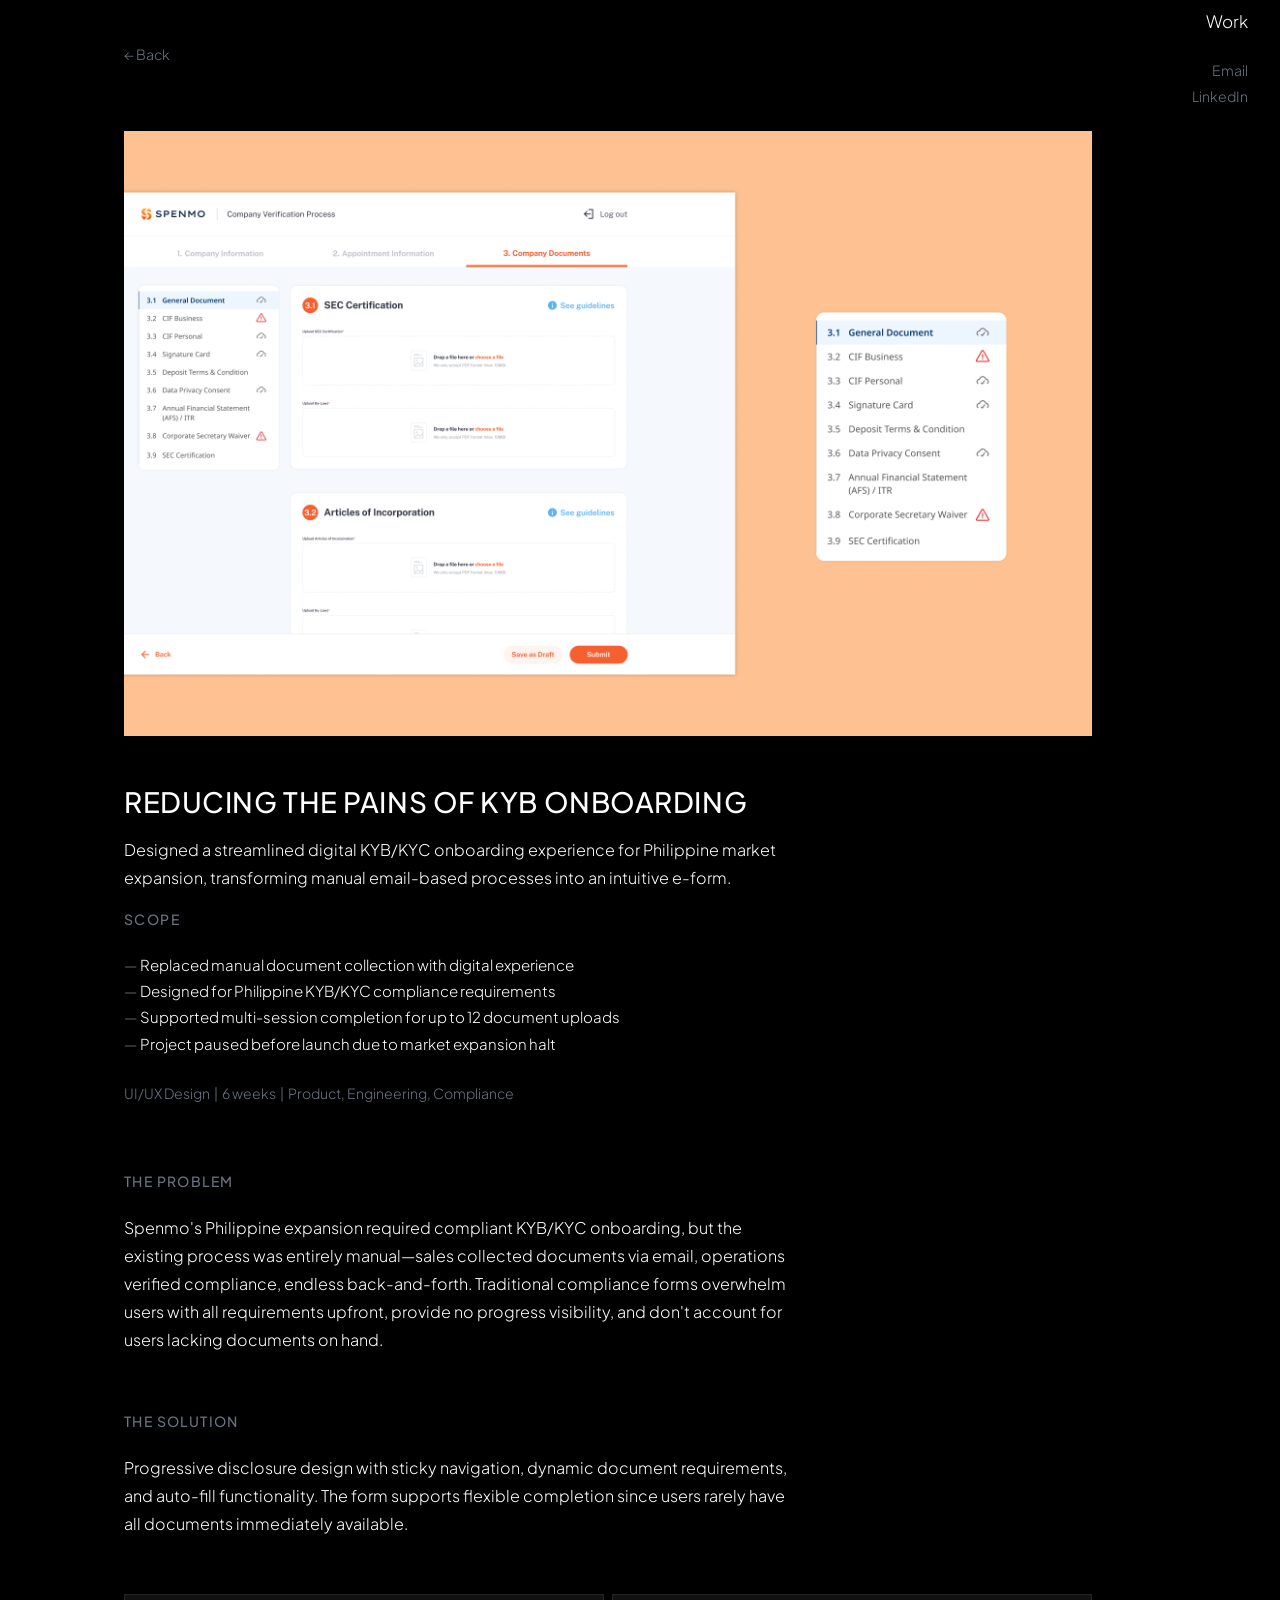
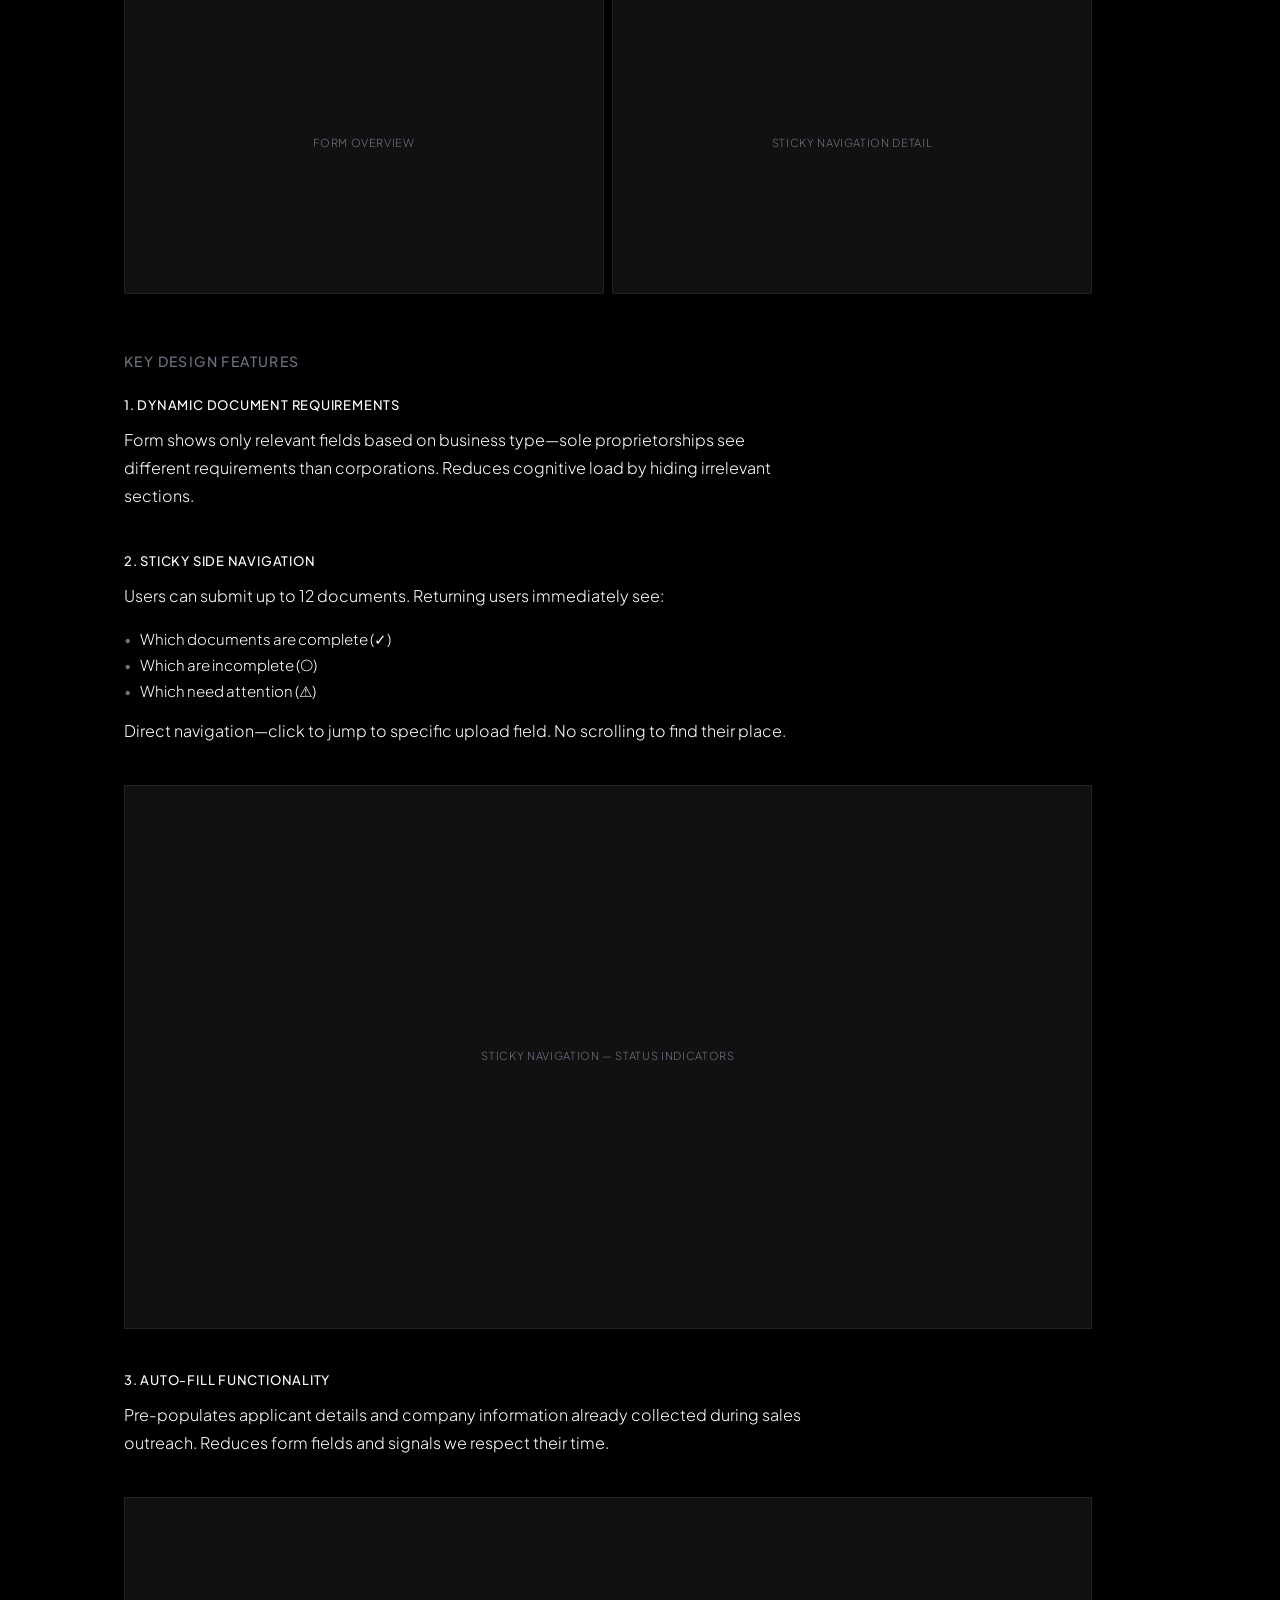
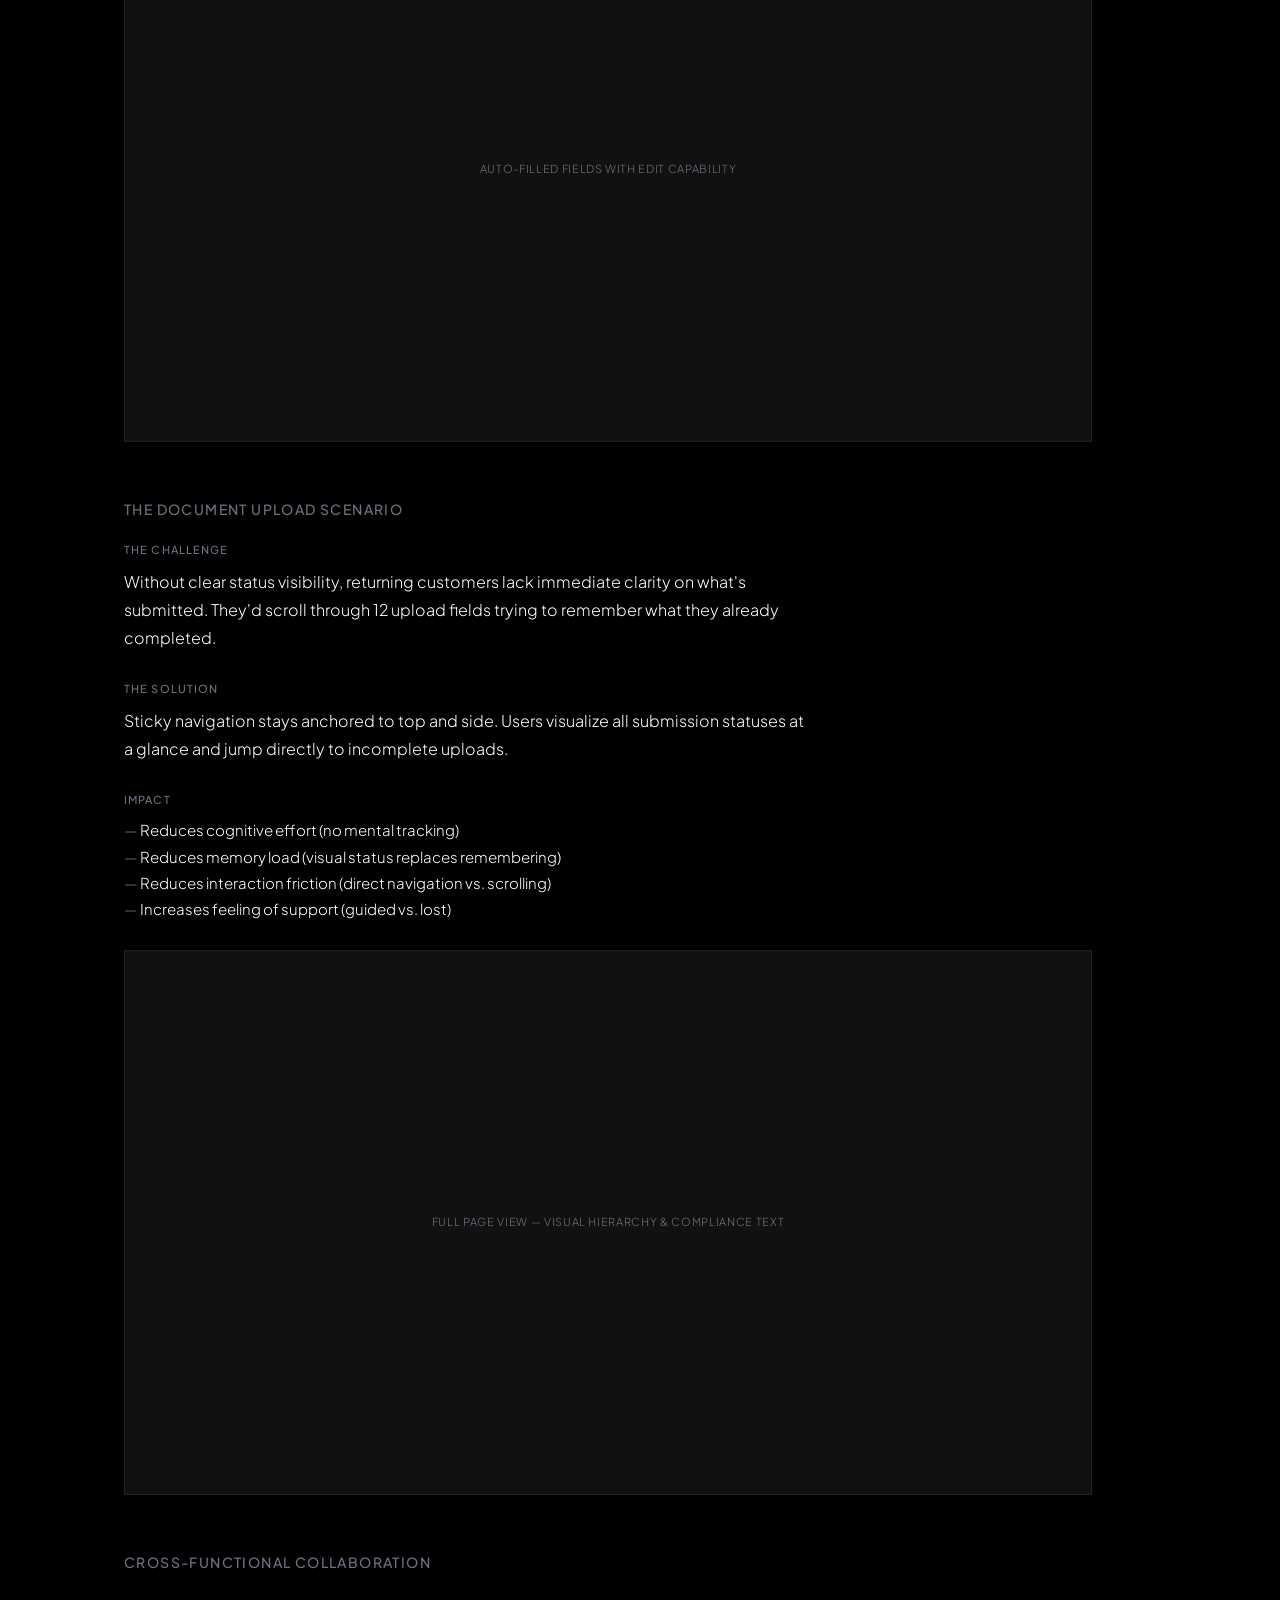
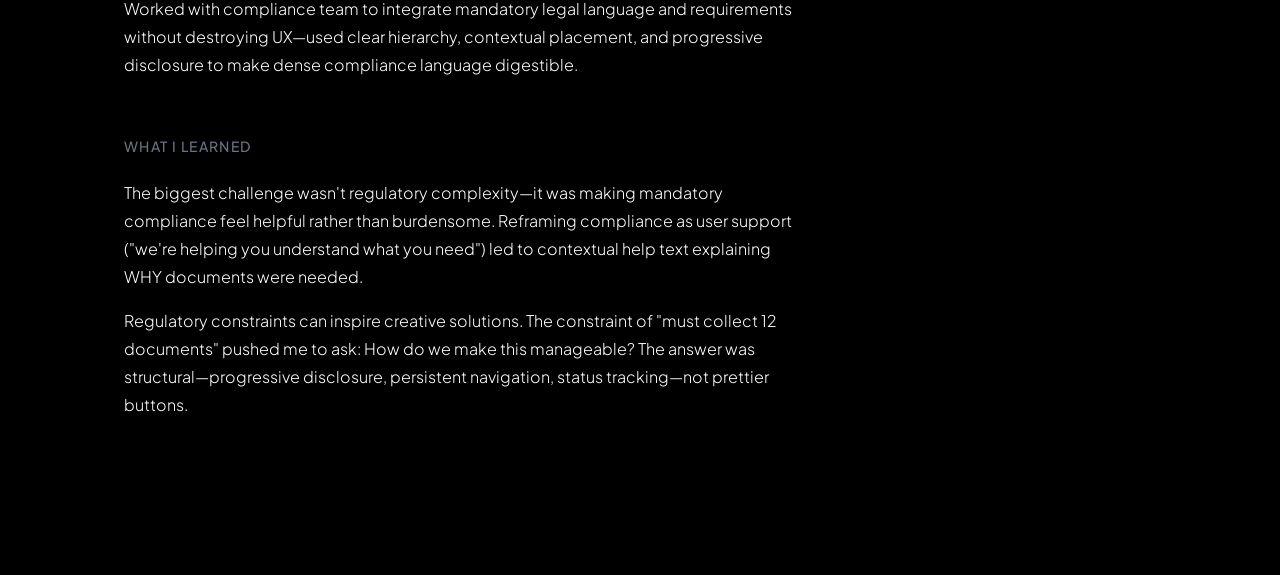
==== project-kyb.html @ bc24a46e "Add three project pages, update homepage, and remove articles - Added project pages for KYB onboardi" ====
<!DOCTYPE html>
<html lang="en">

<head>
  <meta charset="UTF-8" />
  <meta name="viewport" content="width=device-width, initial-scale=1.0" />
  <title>KYB Onboarding — Danny Lim</title>
  <link rel="preconnect" href="https://fonts.googleapis.com" />
  <link rel="preconnect" href="https://fonts.gstatic.com" crossorigin />
  <link
    href="https://fonts.googleapis.com/css2?family=Instrument+Serif:ital@1&family=Plus+Jakarta+Sans:wght@300;400;500&display=swap"
    rel="stylesheet" />
  <link rel="stylesheet" href="style.css" />
</head>

<body>

  <!-- MOBILE TOP NAV -->
  <header class="mobile-header">
    <nav class="mobile-nav">
      <a href="index.html#work">Work</a>
    </nav>
    <div class="mobile-social">
      <a href="mailto:hello@dannylim.com">Email</a>
      /
      <a href="https://www.linkedin.com/in/danny-lim-559282153/">LinkedIn</a>
    </div>
  </header>

  <!-- FIXED RIGHT SIDEBAR (desktop) -->
  <aside class="sidebar">
    <nav class="sidebar-nav">
      <a href="index.html#work">Work</a>
    </nav>
    <div class="sidebar-social">
      <a href="mailto:hello@dannylim.com">Email</a>
      <a href="https://www.linkedin.com/in/danny-lim-559282153/">LinkedIn</a>
    </div>
  </aside>

  <!-- MAIN -->
  <main class="main">

    <a href="index.html" class="back-link">← Back</a>

    <!-- HERO IMAGE -->
    <div class="entry-images" style="margin-bottom: 48px;">
      <img src="portfolio images/Spenmo_KYB.png" alt="Onboarding KYB/KYC" />
    </div>

    <!-- PROJECT HEADER -->
    <h1 class="project-title">REDUCING THE PAINS OF KYB ONBOARDING</h1>
    <p class="entry-desc">
      Designed a streamlined digital KYB/KYC onboarding experience for Philippine market expansion, transforming
      manual email-based processes into an intuitive e-form.
    </p>

    <!-- SCOPE -->
    <section class="project-section">
      <h2 class="section-label">Scope</h2>
      <ul class="scope-list">
        <li>Replaced manual document collection with digital experience</li>
        <li>Designed for Philippine KYB/KYC compliance requirements</li>
        <li>Supported multi-session completion for up to 12 document uploads</li>
        <li>Project paused before launch due to market expansion halt</li>
      </ul>

      <p class="project-meta">
        UI/UX Design &nbsp;|&nbsp; 6 weeks &nbsp;|&nbsp; Product, Engineering, Compliance
      </p>
    </section>

    <!-- THE PROBLEM -->
    <section class="project-section">
      <h2 class="section-label">The Problem</h2>
      <p class="entry-desc">
        Spenmo's Philippine expansion required compliant KYB/KYC onboarding, but the existing process was entirely
        manual—sales collected documents via email, operations verified compliance, endless back-and-forth. Traditional
        compliance forms overwhelm users with all requirements upfront, provide no progress visibility, and don't
        account for users lacking documents on hand.
      </p>
    </section>

    <!-- THE SOLUTION -->
    <section class="project-section">
      <h2 class="section-label">The Solution</h2>
      <p class="entry-desc">
        Progressive disclosure design with sticky navigation, dynamic document requirements, and auto-fill
        functionality. The form supports flexible completion since users rarely have all documents immediately
        available.
      </p>
    </section>

    <!-- SPLIT IMAGE -->
    <div class="entry-images two-col" style="margin-bottom: 56px;">
      <div class="img-placeholder"><span>Form Overview</span></div>
      <div class="img-placeholder"><span>Sticky Navigation Detail</span></div>
    </div>

    <!-- KEY DESIGN FEATURES -->
    <section class="project-section">
      <h2 class="section-label">Key Design Features</h2>

      <div class="project-feature">
        <p class="feature-title">1. Dynamic Document Requirements</p>
        <p class="entry-desc">
          Form shows only relevant fields based on business type—sole proprietorships see different requirements than
          corporations. Reduces cognitive load by hiding irrelevant sections.
        </p>
      </div>

      <div class="project-feature">
        <p class="feature-title">2. Sticky Side Navigation</p>
        <p class="entry-desc">
          Users can submit up to 12 documents. Returning users immediately see:
        </p>
        <ul class="feature-list">
          <li>Which documents are complete (✓)</li>
          <li>Which are incomplete (○)</li>
          <li>Which need attention (⚠)</li>
        </ul>
        <p class="entry-desc" style="margin-top: 12px;">
          Direct navigation—click to jump to specific upload field. No scrolling to find their place.
        </p>
      </div>

      <div class="entry-images" style="margin-bottom: 40px;">
        <div class="img-placeholder full"><span>Sticky Navigation — Status Indicators</span></div>
      </div>

      <div class="project-feature">
        <p class="feature-title">3. Auto-Fill Functionality</p>
        <p class="entry-desc">
          Pre-populates applicant details and company information already collected during sales outreach. Reduces form
          fields and signals we respect their time.
        </p>
      </div>

      <div class="entry-images">
        <div class="img-placeholder full"><span>Auto-Filled Fields with Edit Capability</span></div>
      </div>
    </section>

    <!-- DOCUMENT UPLOAD SCENARIO -->
    <section class="project-section">
      <h2 class="section-label">The Document Upload Scenario</h2>

      <div class="scenario-sub">
        <p class="scenario-sub-title">The Challenge</p>
        <p class="entry-desc">
          Without clear status visibility, returning customers lack immediate clarity on what's submitted. They'd scroll
          through 12 upload fields trying to remember what they already completed.
        </p>
      </div>

      <div class="scenario-sub">
        <p class="scenario-sub-title">The Solution</p>
        <p class="entry-desc">
          Sticky navigation stays anchored to top and side. Users visualize all submission statuses at a glance and
          jump directly to incomplete uploads.
        </p>
      </div>

      <div class="scenario-sub">
        <p class="scenario-sub-title">Impact</p>
        <ul class="impact-list">
          <li>Reduces cognitive effort (no mental tracking)</li>
          <li>Reduces memory load (visual status replaces remembering)</li>
          <li>Reduces interaction friction (direct navigation vs. scrolling)</li>
          <li>Increases feeling of support (guided vs. lost)</li>
        </ul>
      </div>

      <div class="entry-images">
        <div class="img-placeholder full"><span>Full Page View — Visual Hierarchy & Compliance Text</span></div>
      </div>
    </section>

    <!-- CROSS-FUNCTIONAL COLLABORATION -->
    <section class="project-section">
      <h2 class="section-label">Cross-Functional Collaboration</h2>
      <p class="entry-desc">
        Worked with compliance team to integrate mandatory legal language and requirements without destroying UX—used
        clear hierarchy, contextual placement, and progressive disclosure to make dense compliance language digestible.
      </p>
    </section>

    <!-- WHAT I LEARNED -->
    <section class="project-section">
      <h2 class="section-label">What I Learned</h2>
      <p class="entry-desc">
        The biggest challenge wasn't regulatory complexity—it was making mandatory compliance feel helpful rather than
        burdensome. Reframing compliance as user support ("we're helping you understand what you need") led to
        contextual help text explaining WHY documents were needed.
      </p>
      <p class="entry-desc">
        Regulatory constraints can inspire creative solutions. The constraint of "must collect 12 documents" pushed me
        to ask: How do we make this manageable? The answer was structural—progressive disclosure, persistent navigation,
        status tracking—not prettier buttons.
      </p>
    </section>

  </main>

  <script src="script.js"></script>
</body>

</html>
---- style.css ----
/* ===========================
   RESET & BASE
=========================== */
*,
*::before,
*::after {
  box-sizing: border-box;
  margin: 0;
  padding: 0;
}

:root {
  --bg: #000;
  --text: #fff;
  --muted: #6b7280;
  --font-serif: 'Instrument Serif', Georgia, serif;
  --font-sans: 'Plus Jakarta Sans', system-ui, sans-serif;
}

html {
  scroll-behavior: smooth;
}

body {
  background: var(--bg);
  color: var(--text);
  font-family: var(--font-sans);
  font-weight: 300;
  font-size: 16px;
  line-height: 1.7;
}

a {
  color: inherit;
  text-decoration: none;
}

a:hover {
  text-decoration: underline;
}

/* ===========================
   MOBILE HEADER
=========================== */
.mobile-header {
  display: none;
  padding: 16px 28px 12px;
  margin-bottom: 24px;
}

.mobile-nav {
  display: flex;
  gap: 20px;
  font-size: 16px;
  margin-bottom: 8px;
}

.mobile-social {
  font-size: 14px;
  color: var(--muted);
  display: flex;
  gap: 6px;
  align-items: center;
}

.mobile-social a {
  color: var(--muted);
}

.mobile-social a:hover {
  color: var(--text);
  text-decoration: underline;
}

/* ===========================
   RIGHT SIDEBAR
=========================== */
.sidebar {
  position: fixed;
  top: 8px;
  right: 32px;
  display: flex;
  flex-direction: column;
  align-items: flex-end;
  gap: 24px;
  z-index: 100;
}

.sidebar-nav {
  display: flex;
  flex-direction: column;
  align-items: flex-end;
  gap: 2px;
}

.sidebar-nav a {
  font-size: 17px;
  line-height: 1.6;
}

.sidebar-nav a:hover {
  text-decoration: underline;
}

.sidebar-social {
  display: flex;
  flex-direction: column;
  align-items: flex-end;
  gap: 2px;
}

.sidebar-social a {
  font-size: 14px;
  color: var(--muted);
}

.sidebar-social a:hover {
  color: var(--text);
  text-decoration: underline;
}

/* ===========================
   MAIN CONTENT
=========================== */
.main {
  max-width: 1024px;
  padding: 40px 28px 100px;
  margin: 0;
  margin-left: 7.5%;
}

/* ===========================
   NAME
=========================== */
.name {
  font-family: var(--font-serif);
  font-weight: bold;
  font-style: italic;
  font-size: clamp(72px, 11vw, 120px);
  line-height: 1;
  letter-spacing: -0.02em;
  margin-bottom: 32px;
  color: var(--text);
}

/* ===========================
   BIO
=========================== */
.bio {
  font-size: 20px;
  line-height: 1.75;
  color: var(--text);
  max-width: 900px;
  margin-bottom: 72px;
}

/* ===========================
   ENTRIES (projects, articles)
=========================== */
.entry {
  margin-bottom: 56px;
}

.entry-date {
  color: var(--muted);
  font-size: 15px;
  margin-bottom: 4px;
}

.entry-title {
  font-size: 20px;
  font-weight: 500;
  font-family: var(--font-sans);
  line-height: 1.5;
  margin-bottom: 8px;
}

.entry-title a:hover {
  text-decoration: underline;
}

.entry-body {
  font-size: 18px;
  line-height: 1.75;
  max-width: 600px;
  margin-bottom: 16px;
}

.entry-body a {
  font-weight: 500;
}

.entry-body a:hover {
  text-decoration: underline;
}

.entry-body span {
  color: var(--muted);
}

.entry-desc {
  font-size: 16px;
  color: var(--text);
  line-height: 1.75;
  max-width: 680px;
  margin-bottom: 16px;
}

/* ===========================
   ENTRY IMAGES
=========================== */
.entry-images {
  margin-top: 16px;
}

.entry-images.two-col {
  display: grid;
  grid-template-columns: 1fr 1fr;
  gap: 8px;
}

.img-placeholder {
  background: #111;
  border: 1px solid #222;
  display: flex;
  align-items: center;
  justify-content: center;
  aspect-ratio: 16/10;
  width: 100%;
}

.img-placeholder.full {
  aspect-ratio: 16/9;
}

.img-placeholder.photo-ph {
  aspect-ratio: 1;
}

.img-placeholder span {
  font-size: 11px;
  color: var(--muted);
  letter-spacing: 0.06em;
  text-transform: uppercase;
}

.img-placeholder img,
.entry-images img {
  width: 100%;
  height: 100%;
  object-fit: cover;
  display: block;
}

/* ===========================
   SECTION HEADING
=========================== */
.section-heading {
  font-family: var(--font-sans);
  font-size: 13px;
  font-weight: 500;
  letter-spacing: 0.08em;
  text-transform: uppercase;
  color: var(--muted);
  margin-bottom: 24px;
}

/* ===========================
   CTA LINK
=========================== */
#latest-article {
  margin-bottom: 72px;
}

#latest-article .entry {
  margin-bottom: 12px;
}

.cta-link {
  display: inline-block;
  font-size: 14px;
  font-weight: 500;
  color: var(--text);
  border-bottom: 1px solid var(--text);
  padding-bottom: 2px;
  margin-top: 4px;
}

.cta-link:hover {
  text-decoration: none;
  color: var(--muted);
  border-bottom-color: var(--muted);
}

/* ===========================
   ARTICLE LAYOUT (image left, text right)
=========================== */
.article-entry {
  display: flex;
  gap: 20px;
  align-items: flex-start;
}

.article-image {
  flex: 0 0 140px;
  width: 140px;
}

.article-image .img-placeholder {
  aspect-ratio: 1;
}

.article-text {
  flex: 1;
}

/* ===========================
   PROJECT PAGE
=========================== */
.back-link {
  display: inline-block;
  font-size: 14px;
  color: var(--muted);
  margin-bottom: 48px;
}

.back-link:hover {
  color: var(--text);
  text-decoration: none;
}

.project-title {
  font-family: var(--font-sans);
  font-size: clamp(20px, 3vw, 28px);
  font-weight: 500;
  line-height: 1.3;
  letter-spacing: 0.02em;
  margin-bottom: 16px;
}

.project-meta {
  font-size: 14px;
  color: var(--muted);
  margin-top: 24px;
  margin-bottom: 64px;
  line-height: 1.8;
}

.project-section {
  margin-bottom: 56px;
}

.section-label {
  font-family: var(--font-sans);
  font-size: 14px;
  font-weight: 500;
  letter-spacing: 0.1em;
  text-transform: uppercase;
  color: var(--muted);
  margin-bottom: 20px;
}

.scope-list {
  list-style: none;
  padding: 0;
}

.scope-list li {
  font-size: 15px;
  color: var(--text);
  line-height: 1.75;
  padding-left: 16px;
  position: relative;
}

.scope-list li::before {
  content: '—';
  position: absolute;
  left: 0;
  color: var(--muted);
}

.project-feature {
  margin-bottom: 40px;
}

.feature-title {
  font-size: 13px;
  font-weight: 500;
  letter-spacing: 0.06em;
  text-transform: uppercase;
  margin-bottom: 10px;
}

.feature-list {
  list-style: none;
  padding: 0;
  margin-top: 10px;
}

.feature-list li {
  font-size: 15px;
  color: var(--text);
  line-height: 1.75;
  padding-left: 16px;
  position: relative;
}

.feature-list li::before {
  content: '•';
  position: absolute;
  left: 0;
  color: var(--muted);
}

.scenario-sub {
  margin-bottom: 28px;
}

.scenario-sub-title {
  font-size: 11px;
  font-weight: 500;
  letter-spacing: 0.1em;
  text-transform: uppercase;
  color: var(--muted);
  margin-bottom: 8px;
}

.impact-list {
  list-style: none;
  padding: 0;
}

.impact-list li {
  font-size: 15px;
  color: var(--text);
  line-height: 1.75;
  padding-left: 16px;
  position: relative;
}

.impact-list li::before {
  content: '—';
  position: absolute;
  left: 0;
  color: var(--muted);
}

.project-quote {
  border-left: 2px solid #333;
  padding-left: 20px;
  margin: 24px 0;
  font-size: 15px;
  color: var(--muted);
  line-height: 1.75;
  font-style: italic;
}

.project-quote cite {
  display: block;
  margin-top: 8px;
  font-style: normal;
  font-size: 13px;
  letter-spacing: 0.04em;
}

.workflow-steps {
  font-size: 15px;
  color: var(--muted);
  margin: 12px 0 4px;
  line-height: 1.75;
}

/* ===========================
   RESPONSIVE
=========================== */
@media (max-width: 768px) {
  .sidebar {
    display: none;
  }

  .mobile-header {
    display: block;
  }

  .main {
    margin-left: 0;
    padding: 0 28px 80px;
  }

  .name {
    font-size: clamp(64px, 18vw, 96px);
    margin-bottom: 24px;
  }

  .entry-images.two-col {
    grid-template-columns: 1fr;
  }

  .article-entry {
    flex-direction: column;
  }

  .article-image {
    width: 100%;
    flex: none;
  }
}
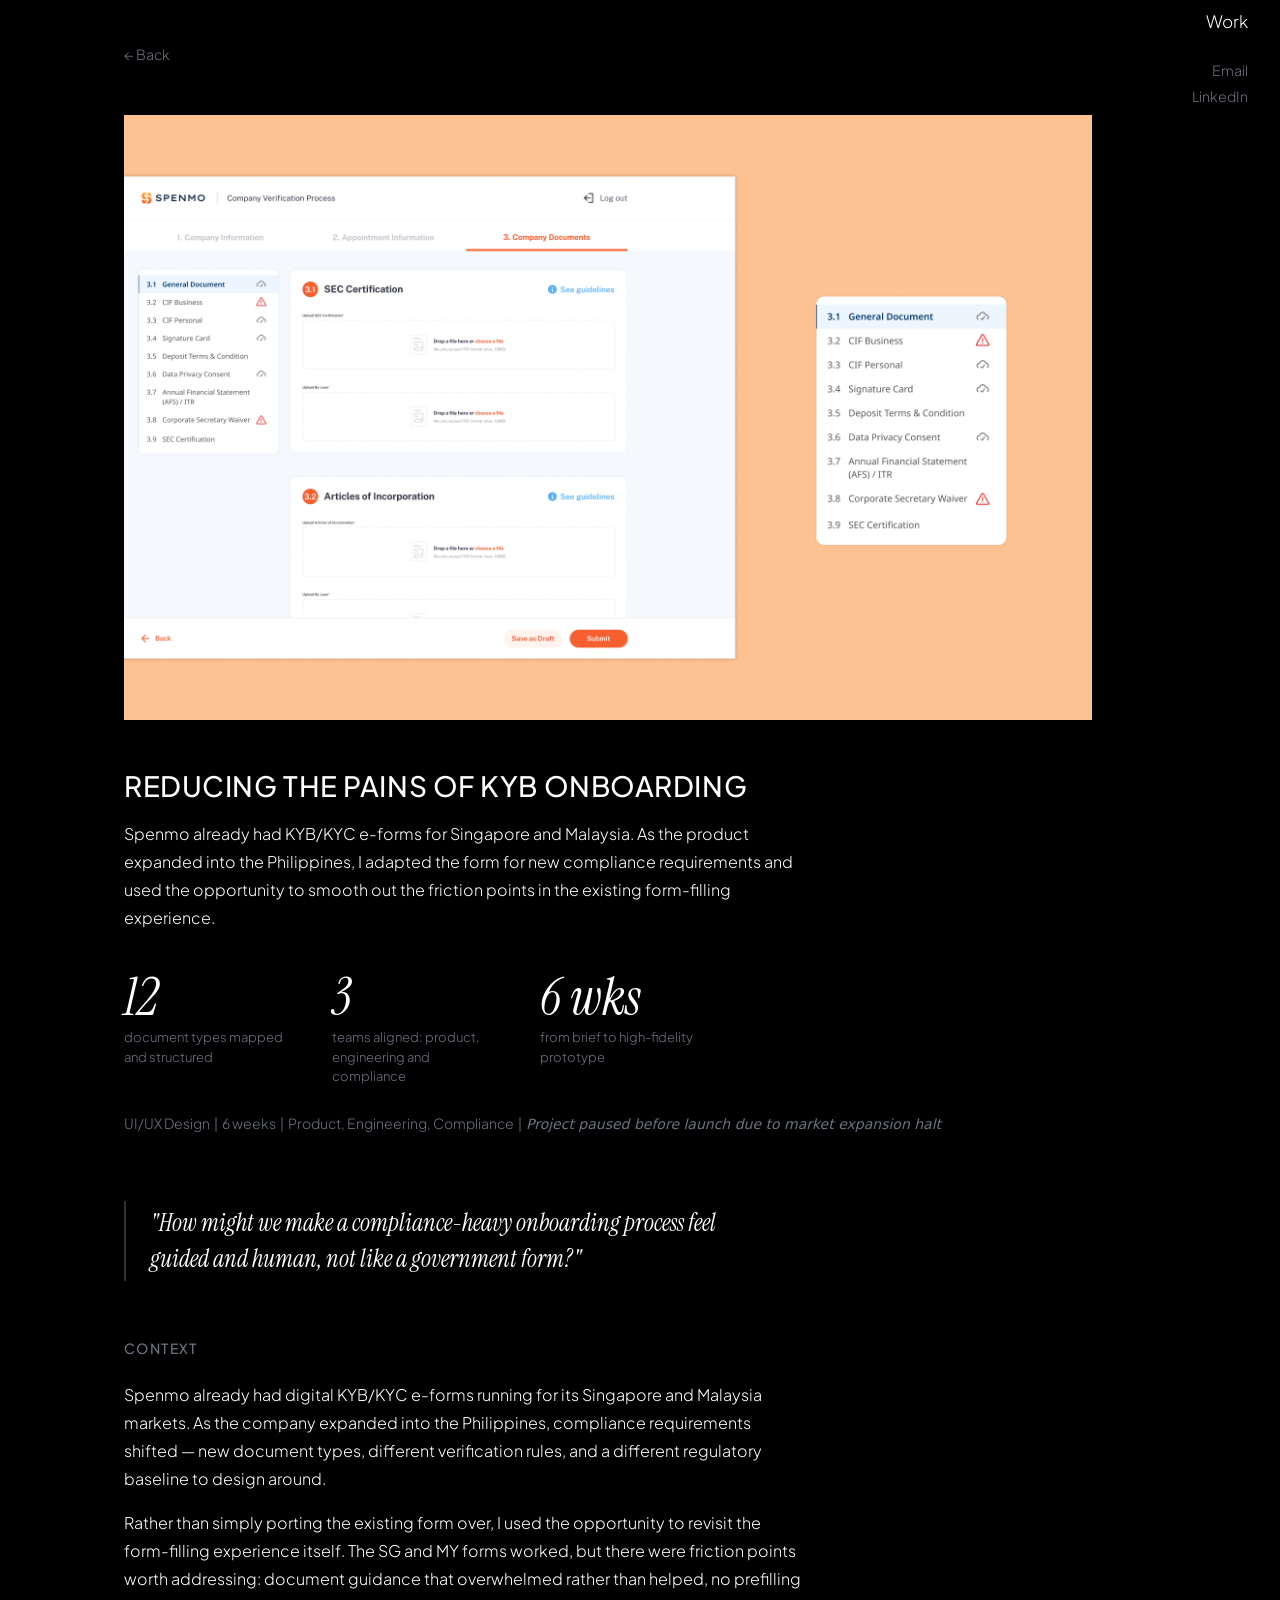
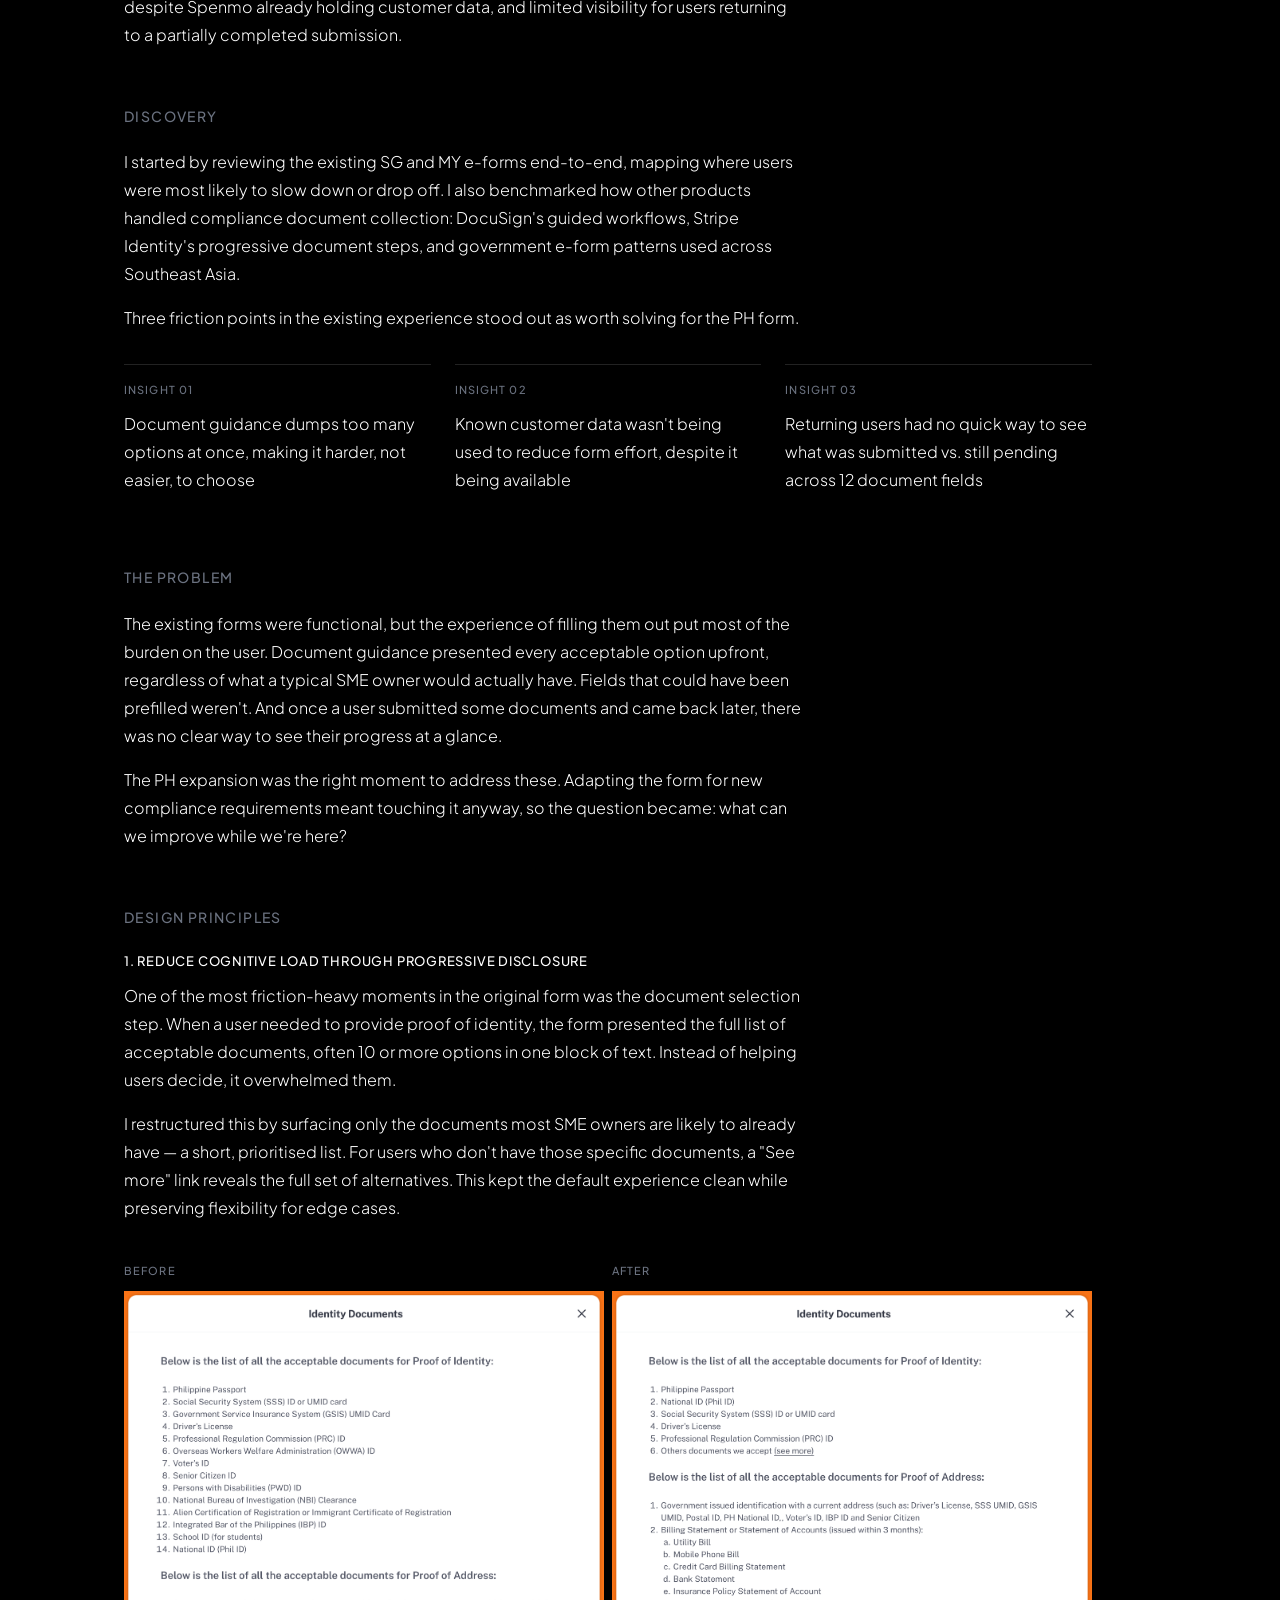
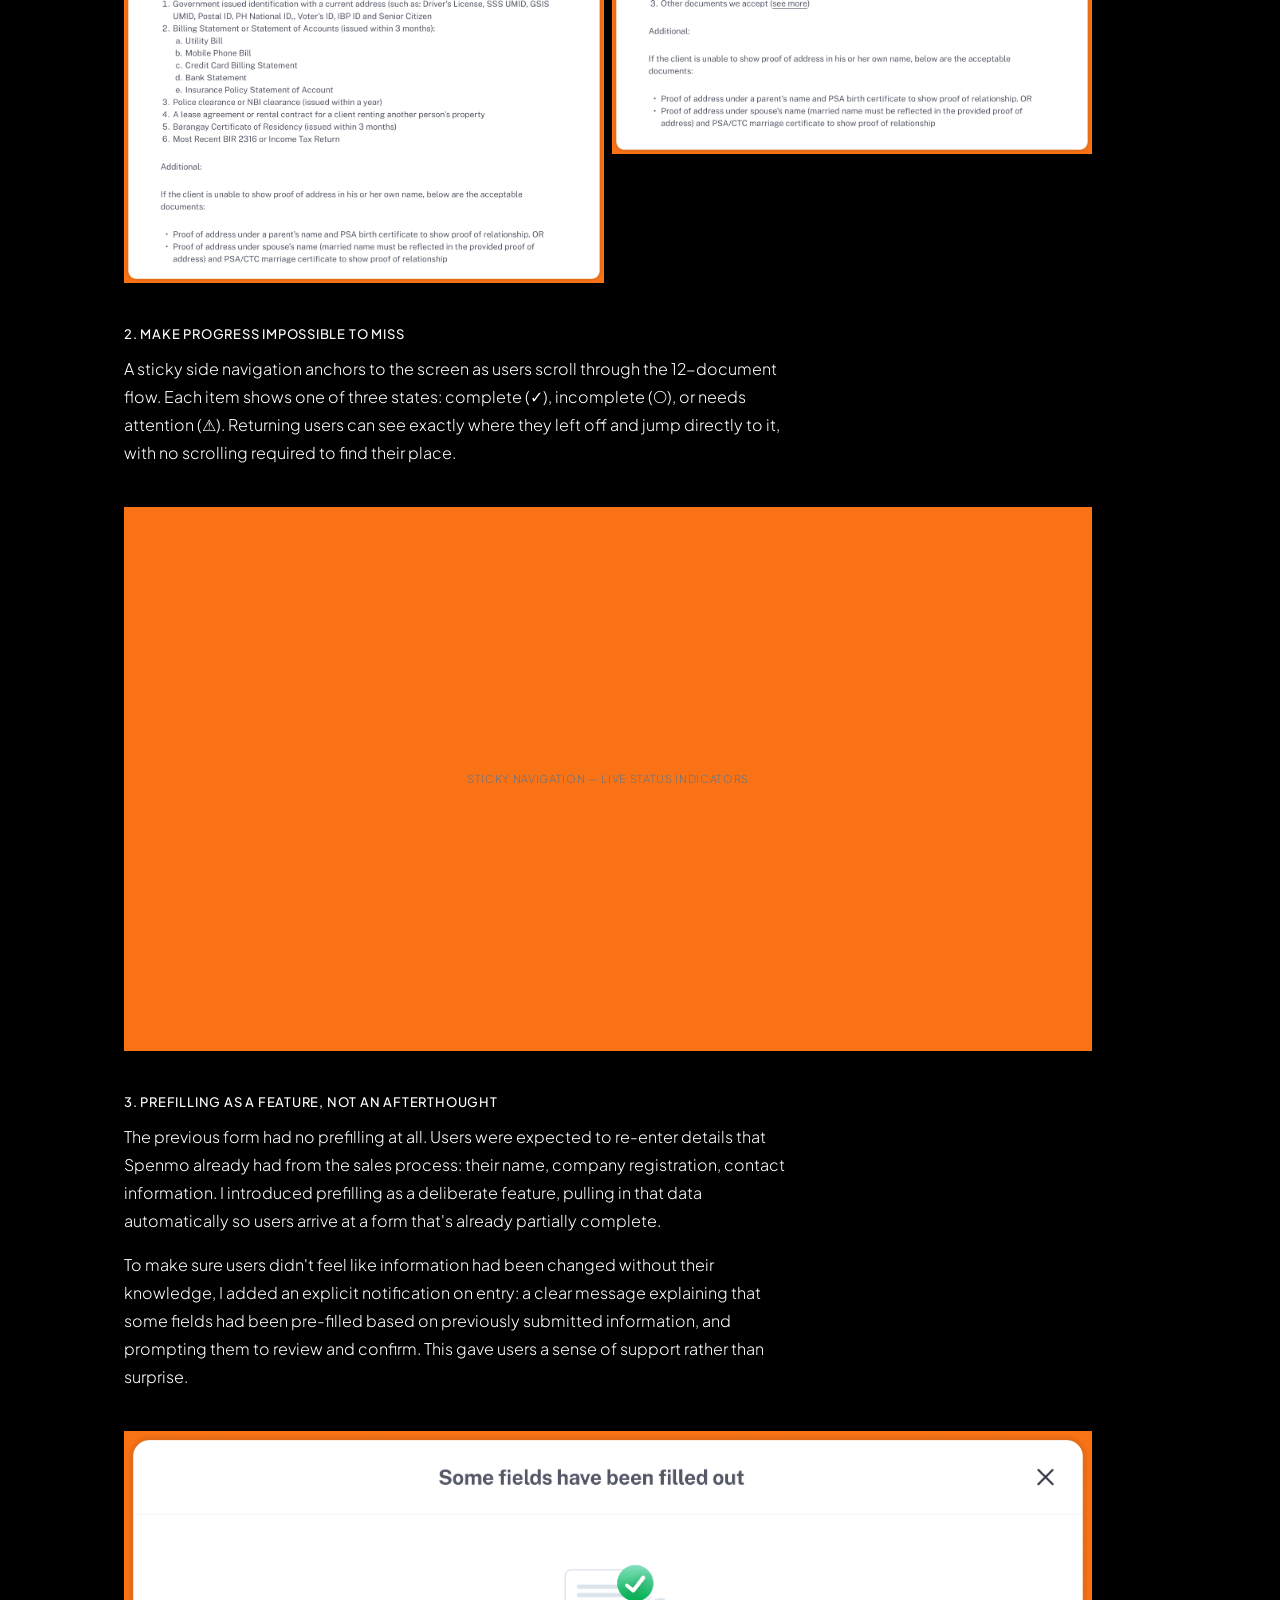
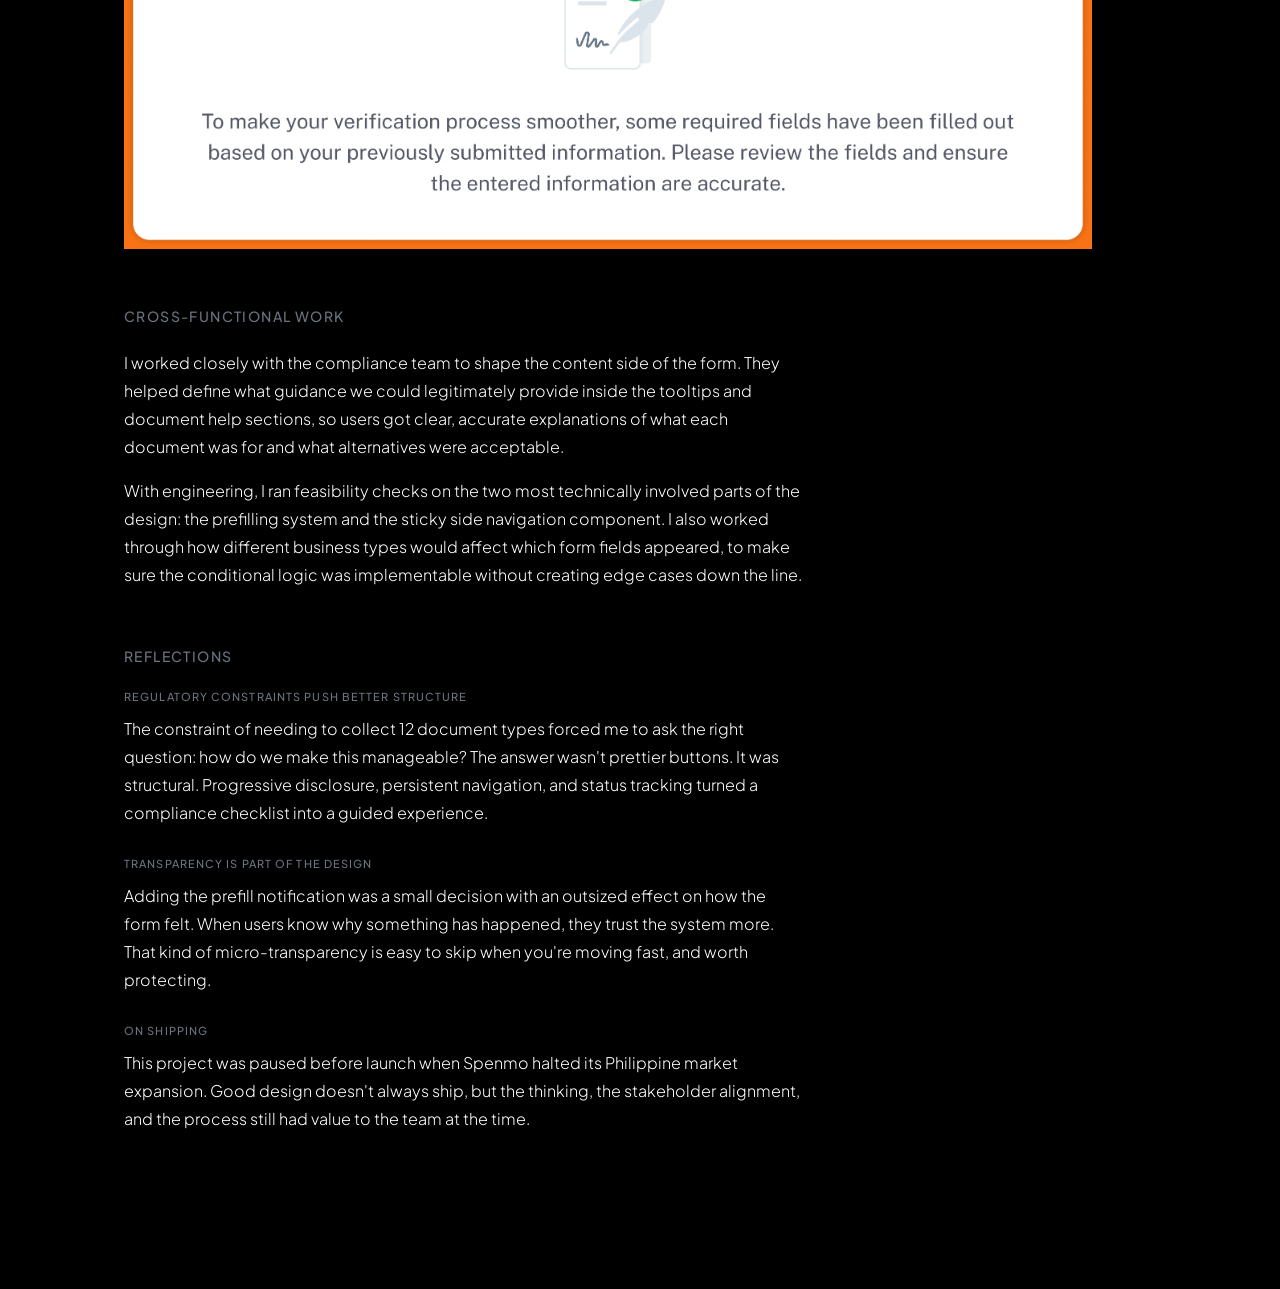
==== commit 6400ba68: "Rewrite all case studies with storytelling structure, add Redflags project - Rewrote project-kyb.htm" ====
--- a/project-kyb.html
+++ b/project-kyb.html
@@ -44,160 +44,224 @@
     <a href="index.html" class="back-link">← Back</a>
 
     <!-- HERO IMAGE -->
-    <div class="entry-images" style="margin-bottom: 48px;">
-      <img src="portfolio images/Spenmo_KYB.png" alt="Onboarding KYB/KYC" />
+    <div class="img-wrap-orange" style="margin-bottom: 48px;">
+      <img src="portfolio images/Spenmo KYB project/Spenmo_KYB.png" alt="KYB Onboarding design" />
     </div>
 
     <!-- PROJECT HEADER -->
     <h1 class="project-title">REDUCING THE PAINS OF KYB ONBOARDING</h1>
     <p class="entry-desc">
-      Designed a streamlined digital KYB/KYC onboarding experience for Philippine market expansion, transforming
-      manual email-based processes into an intuitive e-form.
+      Spenmo already had KYB/KYC e-forms for Singapore and Malaysia. As the product expanded into the Philippines, I
+      adapted the form for new compliance requirements and used the opportunity to smooth out the friction points in the
+      existing form-filling experience.
     </p>
 
-    <!-- SCOPE -->
-    <section class="project-section">
-      <h2 class="section-label">Scope</h2>
-      <ul class="scope-list">
-        <li>Replaced manual document collection with digital experience</li>
-        <li>Designed for Philippine KYB/KYC compliance requirements</li>
-        <li>Supported multi-session completion for up to 12 document uploads</li>
-        <li>Project paused before launch due to market expansion halt</li>
-      </ul>
-
-      <p class="project-meta">
-        UI/UX Design &nbsp;|&nbsp; 6 weeks &nbsp;|&nbsp; Product, Engineering, Compliance
-      </p>
+    <!-- STAT BLOCK -->
+    <div class="project-stats">
+      <div class="project-stat">
+        <span class="stat-number">12</span>
+        <span class="stat-label">document types mapped and structured</span>
+      </div>
+      <div class="project-stat">
+        <span class="stat-number">3</span>
+        <span class="stat-label">teams aligned: product, engineering and compliance</span>
+      </div>
+      <div class="project-stat">
+        <span class="stat-number">6 wks</span>
+        <span class="stat-label">from brief to high-fidelity prototype</span>
+      </div>
+    </div>
+
+    <!-- META -->
+    <p class="project-meta">
+      UI/UX Design &nbsp;|&nbsp; 6 weeks &nbsp;|&nbsp; Product, Engineering, Compliance
+      &nbsp;|&nbsp; <em>Project paused before launch due to market expansion halt</em>
+    </p>
+
+    <!-- HOW MIGHT WE -->
+    <div class="project-hmw">
+      "How might we make a compliance-heavy onboarding process feel guided and human, not like a government form?"
+    </div>
+
+    <!-- CONTEXT -->
+    <section class="project-section">
+      <h2 class="section-label">Context</h2>
+      <p class="entry-desc">
+        Spenmo already had digital KYB/KYC e-forms running for its Singapore and Malaysia markets. As the company
+        expanded into the Philippines, compliance requirements shifted — new document types, different verification
+        rules, and a different regulatory baseline to design around.
+      </p>
+      <p class="entry-desc">
+        Rather than simply porting the existing form over, I used the opportunity to revisit the form-filling experience
+        itself. The SG and MY forms worked, but there were friction points worth addressing: document guidance that
+        overwhelmed rather than helped, no prefilling despite Spenmo already holding customer data, and limited
+        visibility for users returning to a partially completed submission.
+      </p>
+    </section>
+
+    <!-- DISCOVERY -->
+    <section class="project-section">
+      <h2 class="section-label">Discovery</h2>
+      <p class="entry-desc">
+        I started by reviewing the existing SG and MY e-forms end-to-end, mapping where users were most likely to slow
+        down or drop off. I also benchmarked how other products handled compliance document collection: DocuSign's
+        guided workflows, Stripe Identity's progressive document steps, and government e-form patterns used across
+        Southeast Asia.
+      </p>
+      <p class="entry-desc">
+        Three friction points in the existing experience stood out as worth solving for the PH form.
+      </p>
+
+      <div class="research-insights">
+        <div class="insight-item">
+          <p class="insight-label">Insight 01</p>
+          <p class="entry-desc">Document guidance dumps too many options at once, making it harder, not easier, to
+            choose</p>
+        </div>
+        <div class="insight-item">
+          <p class="insight-label">Insight 02</p>
+          <p class="entry-desc">Known customer data wasn't being used to reduce form effort, despite it being available
+          </p>
+        </div>
+        <div class="insight-item">
+          <p class="insight-label">Insight 03</p>
+          <p class="entry-desc">Returning users had no quick way to see what was submitted vs. still pending across 12
+            document fields</p>
+        </div>
+      </div>
     </section>
 
     <!-- THE PROBLEM -->
     <section class="project-section">
       <h2 class="section-label">The Problem</h2>
       <p class="entry-desc">
-        Spenmo's Philippine expansion required compliant KYB/KYC onboarding, but the existing process was entirely
-        manual—sales collected documents via email, operations verified compliance, endless back-and-forth. Traditional
-        compliance forms overwhelm users with all requirements upfront, provide no progress visibility, and don't
-        account for users lacking documents on hand.
-      </p>
-    </section>
-
-    <!-- THE SOLUTION -->
-    <section class="project-section">
-      <h2 class="section-label">The Solution</h2>
-      <p class="entry-desc">
-        Progressive disclosure design with sticky navigation, dynamic document requirements, and auto-fill
-        functionality. The form supports flexible completion since users rarely have all documents immediately
-        available.
-      </p>
-    </section>
-
-    <!-- SPLIT IMAGE -->
-    <div class="entry-images two-col" style="margin-bottom: 56px;">
-      <div class="img-placeholder"><span>Form Overview</span></div>
-      <div class="img-placeholder"><span>Sticky Navigation Detail</span></div>
-    </div>
-
-    <!-- KEY DESIGN FEATURES -->
-    <section class="project-section">
-      <h2 class="section-label">Key Design Features</h2>
+        The existing forms were functional, but the experience of filling them out put most of the burden on the user.
+        Document guidance presented every acceptable option upfront, regardless of what a typical SME owner would
+        actually have. Fields that could have been prefilled weren't. And once a user submitted some documents and came
+        back later, there was no clear way to see their progress at a glance.
+      </p>
+      <p class="entry-desc">
+        The PH expansion was the right moment to address these. Adapting the form for new compliance requirements meant
+        touching it anyway, so the question became: what can we improve while we're here?
+      </p>
+    </section>
+
+    <!-- DESIGN PRINCIPLES -->
+    <section class="project-section">
+      <h2 class="section-label">Design Principles</h2>
 
       <div class="project-feature">
-        <p class="feature-title">1. Dynamic Document Requirements</p>
-        <p class="entry-desc">
-          Form shows only relevant fields based on business type—sole proprietorships see different requirements than
-          corporations. Reduces cognitive load by hiding irrelevant sections.
-        </p>
+        <p class="feature-title">1. Reduce cognitive load through progressive disclosure</p>
+        <p class="entry-desc">
+          One of the most friction-heavy moments in the original form was the document selection step. When a user
+          needed to provide proof of identity, the form presented the full list of acceptable documents, often 10 or
+          more options in one block of text. Instead of helping users decide, it overwhelmed them.
+        </p>
+        <p class="entry-desc">
+          I restructured this by surfacing only the documents most SME owners are likely to already have — a short,
+          prioritised list. For users who don't have those specific documents, a "See more" link reveals the full set of
+          alternatives. This kept the default experience clean while preserving flexibility for edge cases.
+        </p>
+      </div>
+
+      <!-- BEFORE / AFTER -->
+      <div class="entry-images two-col" style="margin-bottom: 40px;">
+        <div>
+          <p class="scenario-sub-title" style="margin-bottom: 10px;">Before</p>
+          <div class="img-wrap-orange">
+            <img src="portfolio images/Spenmo KYB project/Spenmo_KYB_OldList.png" alt="Before: full document list dumped to users" />
+          </div>
+        </div>
+        <div>
+          <p class="scenario-sub-title" style="margin-bottom: 10px;">After</p>
+          <div class="img-wrap-orange">
+            <img src="portfolio images/Spenmo KYB project/Spenmo_KYB_NewList.png" alt="After: shortened list with See More option" />
+          </div>
+        </div>
       </div>
 
       <div class="project-feature">
-        <p class="feature-title">2. Sticky Side Navigation</p>
-        <p class="entry-desc">
-          Users can submit up to 12 documents. Returning users immediately see:
-        </p>
-        <ul class="feature-list">
-          <li>Which documents are complete (✓)</li>
-          <li>Which are incomplete (○)</li>
-          <li>Which need attention (⚠)</li>
-        </ul>
-        <p class="entry-desc" style="margin-top: 12px;">
-          Direct navigation—click to jump to specific upload field. No scrolling to find their place.
-        </p>
-      </div>
-
-      <div class="entry-images" style="margin-bottom: 40px;">
-        <div class="img-placeholder full"><span>Sticky Navigation — Status Indicators</span></div>
+        <p class="feature-title">2. Make progress impossible to miss</p>
+        <p class="entry-desc">
+          A sticky side navigation anchors to the screen as users scroll through the 12-document flow. Each item shows
+          one of three states: complete (✓), incomplete (○), or needs attention (⚠). Returning users can see exactly
+          where they left off and jump directly to it, with no scrolling required to find their place.
+        </p>
+      </div>
+
+      <div class="img-wrap-orange" style="margin-bottom: 40px;">
+        <div class="img-placeholder full"><span>Sticky Navigation — Live Status Indicators</span></div>
       </div>
 
       <div class="project-feature">
-        <p class="feature-title">3. Auto-Fill Functionality</p>
-        <p class="entry-desc">
-          Pre-populates applicant details and company information already collected during sales outreach. Reduces form
-          fields and signals we respect their time.
-        </p>
-      </div>
-
-      <div class="entry-images">
-        <div class="img-placeholder full"><span>Auto-Filled Fields with Edit Capability</span></div>
-      </div>
-    </section>
-
-    <!-- DOCUMENT UPLOAD SCENARIO -->
-    <section class="project-section">
-      <h2 class="section-label">The Document Upload Scenario</h2>
+        <p class="feature-title">3. Prefilling as a feature, not an afterthought</p>
+        <p class="entry-desc">
+          The previous form had no prefilling at all. Users were expected to re-enter details that Spenmo already had
+          from the sales process: their name, company registration, contact information. I introduced prefilling as a
+          deliberate feature, pulling in that data automatically so users arrive at a form that's already partially
+          complete.
+        </p>
+        <p class="entry-desc">
+          To make sure users didn't feel like information had been changed without their knowledge, I added an explicit
+          notification on entry: a clear message explaining that some fields had been pre-filled based on previously
+          submitted information, and prompting them to review and confirm. This gave users a sense of support rather
+          than surprise.
+        </p>
+      </div>
+
+      <div class="img-wrap-orange" style="margin-bottom: 40px;">
+        <img src="portfolio images/Spenmo KYB project/Spenmo_KYB_Prefill.png" alt="Prefill notification shown to users on form entry" />
+      </div>
+
+    </section>
+
+    <!-- CROSS-FUNCTIONAL WORK -->
+    <section class="project-section">
+      <h2 class="section-label">Cross-Functional Work</h2>
+      <p class="entry-desc">
+        I worked closely with the compliance team to shape the content side of the form. They helped define what
+        guidance we could legitimately provide inside the tooltips and document help sections, so users got clear,
+        accurate explanations of what each document was for and what alternatives were acceptable.
+      </p>
+      <p class="entry-desc">
+        With engineering, I ran feasibility checks on the two most technically involved parts of the design: the
+        prefilling system and the sticky side navigation component. I also worked through how different business types
+        would affect which form fields appeared, to make sure the conditional logic was implementable without creating
+        edge cases down the line.
+      </p>
+    </section>
+
+    <!-- REFLECTIONS -->
+    <section class="project-section">
+      <h2 class="section-label">Reflections</h2>
 
       <div class="scenario-sub">
-        <p class="scenario-sub-title">The Challenge</p>
-        <p class="entry-desc">
-          Without clear status visibility, returning customers lack immediate clarity on what's submitted. They'd scroll
-          through 12 upload fields trying to remember what they already completed.
+        <p class="scenario-sub-title">Regulatory constraints push better structure</p>
+        <p class="entry-desc">
+          The constraint of needing to collect 12 document types forced me to ask the right question: how do we make
+          this manageable? The answer wasn't prettier buttons. It was structural. Progressive disclosure, persistent
+          navigation, and status tracking turned a compliance checklist into a guided experience.
         </p>
       </div>
 
       <div class="scenario-sub">
-        <p class="scenario-sub-title">The Solution</p>
-        <p class="entry-desc">
-          Sticky navigation stays anchored to top and side. Users visualize all submission statuses at a glance and
-          jump directly to incomplete uploads.
+        <p class="scenario-sub-title">Transparency is part of the design</p>
+        <p class="entry-desc">
+          Adding the prefill notification was a small decision with an outsized effect on how the form felt. When users
+          know why something has happened, they trust the system more. That kind of micro-transparency is easy to skip
+          when you're moving fast, and worth protecting.
         </p>
       </div>
 
       <div class="scenario-sub">
-        <p class="scenario-sub-title">Impact</p>
-        <ul class="impact-list">
-          <li>Reduces cognitive effort (no mental tracking)</li>
-          <li>Reduces memory load (visual status replaces remembering)</li>
-          <li>Reduces interaction friction (direct navigation vs. scrolling)</li>
-          <li>Increases feeling of support (guided vs. lost)</li>
-        </ul>
-      </div>
-
-      <div class="entry-images">
-        <div class="img-placeholder full"><span>Full Page View — Visual Hierarchy & Compliance Text</span></div>
-      </div>
-    </section>
-
-    <!-- CROSS-FUNCTIONAL COLLABORATION -->
-    <section class="project-section">
-      <h2 class="section-label">Cross-Functional Collaboration</h2>
-      <p class="entry-desc">
-        Worked with compliance team to integrate mandatory legal language and requirements without destroying UX—used
-        clear hierarchy, contextual placement, and progressive disclosure to make dense compliance language digestible.
-      </p>
-    </section>
-
-    <!-- WHAT I LEARNED -->
-    <section class="project-section">
-      <h2 class="section-label">What I Learned</h2>
-      <p class="entry-desc">
-        The biggest challenge wasn't regulatory complexity—it was making mandatory compliance feel helpful rather than
-        burdensome. Reframing compliance as user support ("we're helping you understand what you need") led to
-        contextual help text explaining WHY documents were needed.
-      </p>
-      <p class="entry-desc">
-        Regulatory constraints can inspire creative solutions. The constraint of "must collect 12 documents" pushed me
-        to ask: How do we make this manageable? The answer was structural—progressive disclosure, persistent navigation,
-        status tracking—not prettier buttons.
-      </p>
+        <p class="scenario-sub-title">On shipping</p>
+        <p class="entry-desc">
+          This project was paused before launch when Spenmo halted its Philippine market expansion. Good design doesn't
+          always ship, but the thinking, the stakeholder alignment, and the process still had value to the team at the
+          time.
+        </p>
+      </div>
+
     </section>
 
   </main>
@@ -205,4 +269,4 @@
   <script src="script.js"></script>
 </body>
 
-</html>+</html>
--- a/style.css
+++ b/style.css
@@ -472,6 +472,97 @@
 }
 
 /* ===========================
+   ORANGE IMAGE WRAPPER
+=========================== */
+.img-wrap-orange {
+  background: #F97316;
+  width: 100%;
+  overflow: hidden;
+}
+
+.img-wrap-orange img {
+  width: 100%;
+  height: 100%;
+  object-fit: cover;
+  display: block;
+}
+
+.img-wrap-orange .img-placeholder {
+  background: transparent;
+  border: none;
+}
+
+/* ===========================
+   STAT BLOCK
+=========================== */
+.project-stats {
+  display: flex;
+  gap: 48px;
+  margin: 40px 0 8px;
+  flex-wrap: wrap;
+}
+
+.project-stat {
+  display: flex;
+  flex-direction: column;
+  gap: 4px;
+}
+
+.stat-number {
+  font-family: var(--font-serif);
+  font-style: italic;
+  font-size: clamp(36px, 5vw, 52px);
+  line-height: 1;
+  color: var(--text);
+}
+
+.stat-label {
+  font-size: 13px;
+  color: var(--muted);
+  max-width: 160px;
+  line-height: 1.5;
+}
+
+/* ===========================
+   HMW CALLOUT
+=========================== */
+.project-hmw {
+  font-family: var(--font-serif);
+  font-style: italic;
+  font-size: clamp(18px, 2.5vw, 24px);
+  line-height: 1.5;
+  color: var(--text);
+  border-left: 2px solid #333;
+  padding: 4px 0 4px 24px;
+  margin: 48px 0 56px;
+  max-width: 600px;
+}
+
+/* ===========================
+   RESEARCH INSIGHTS GRID
+=========================== */
+.research-insights {
+  display: grid;
+  grid-template-columns: repeat(3, 1fr);
+  gap: 24px;
+  margin: 32px 0;
+}
+
+.insight-item {
+  border-top: 1px solid #222;
+  padding-top: 16px;
+}
+
+.insight-label {
+  font-size: 11px;
+  font-weight: 500;
+  letter-spacing: 0.1em;
+  text-transform: uppercase;
+  color: var(--muted);
+  margin-bottom: 10px;
+}
+
+/* ===========================
    RESPONSIVE
 =========================== */
 @media (max-width: 768px) {
@@ -505,4 +596,17 @@
     width: 100%;
     flex: none;
   }
+
+  .project-stats {
+    gap: 32px;
+  }
+
+  .research-insights {
+    grid-template-columns: 1fr;
+    gap: 20px;
+  }
+
+  .project-hmw {
+    margin: 36px 0 44px;
+  }
 }
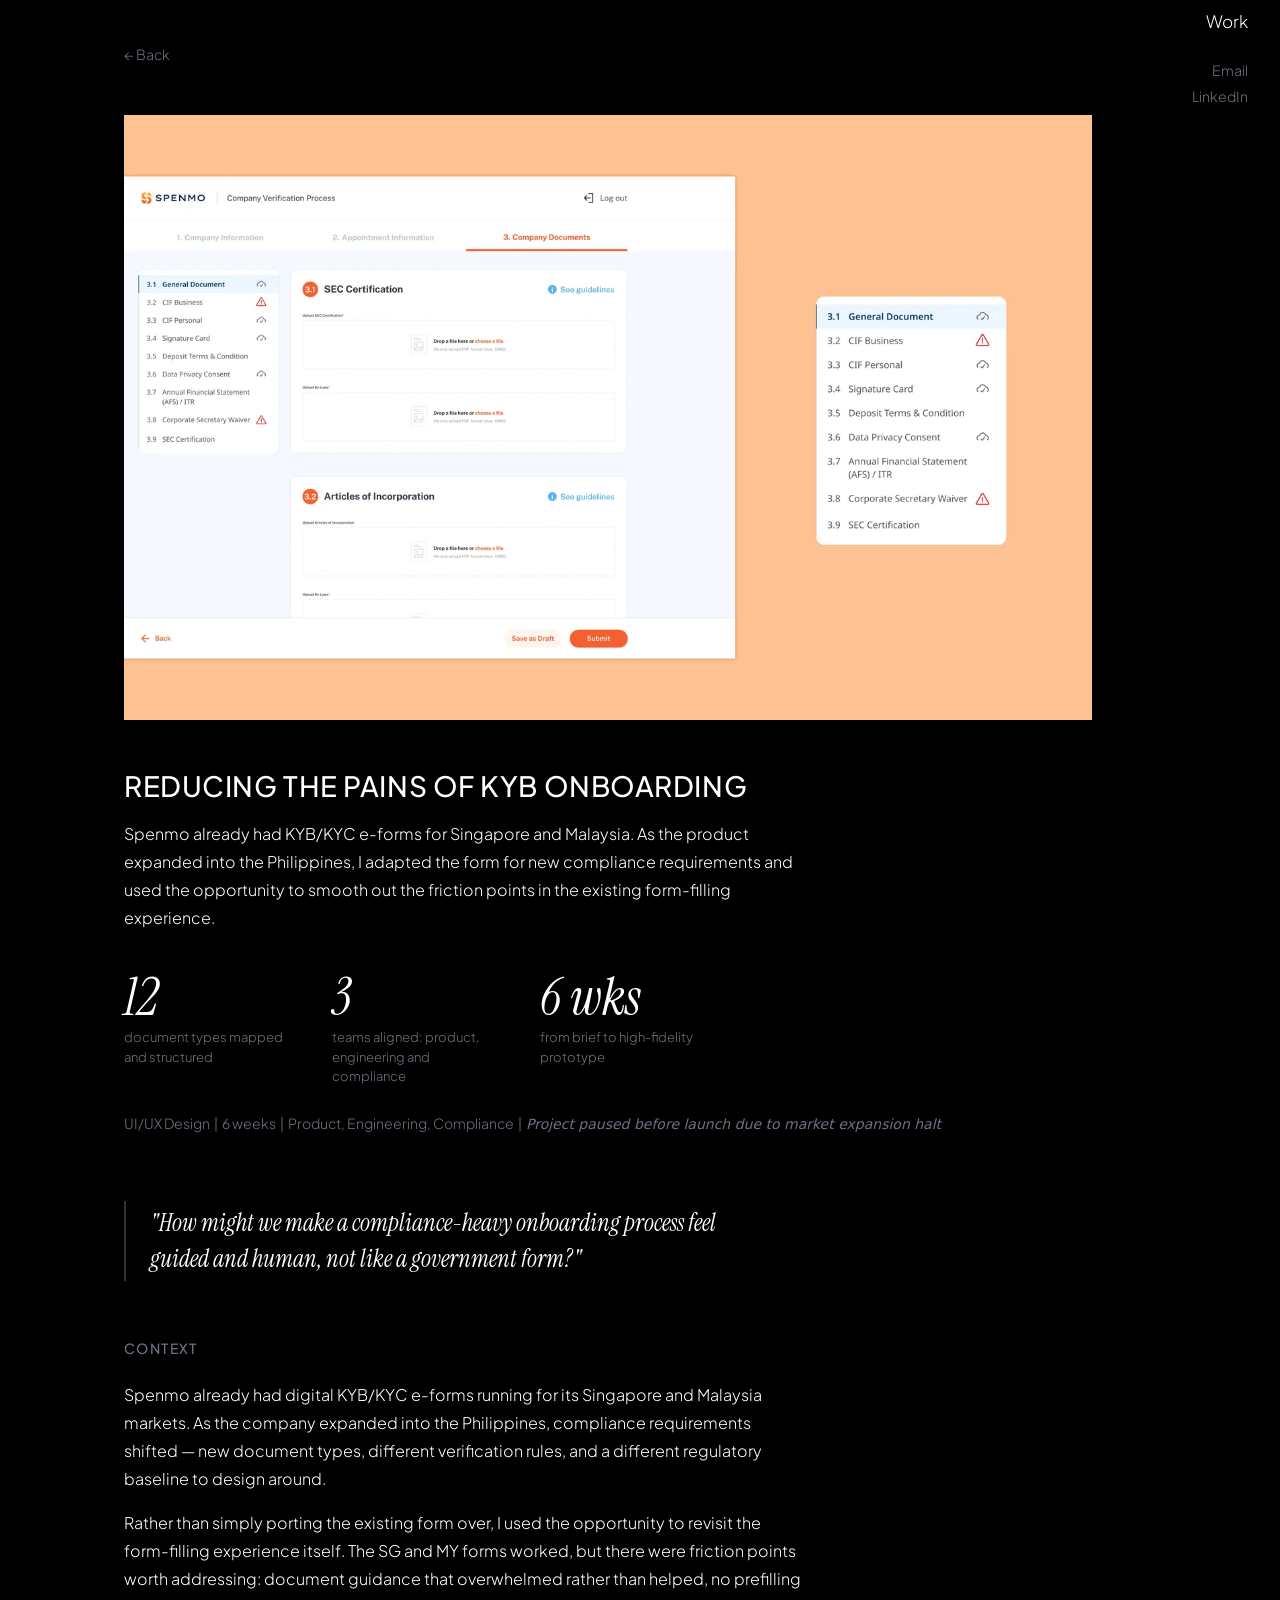
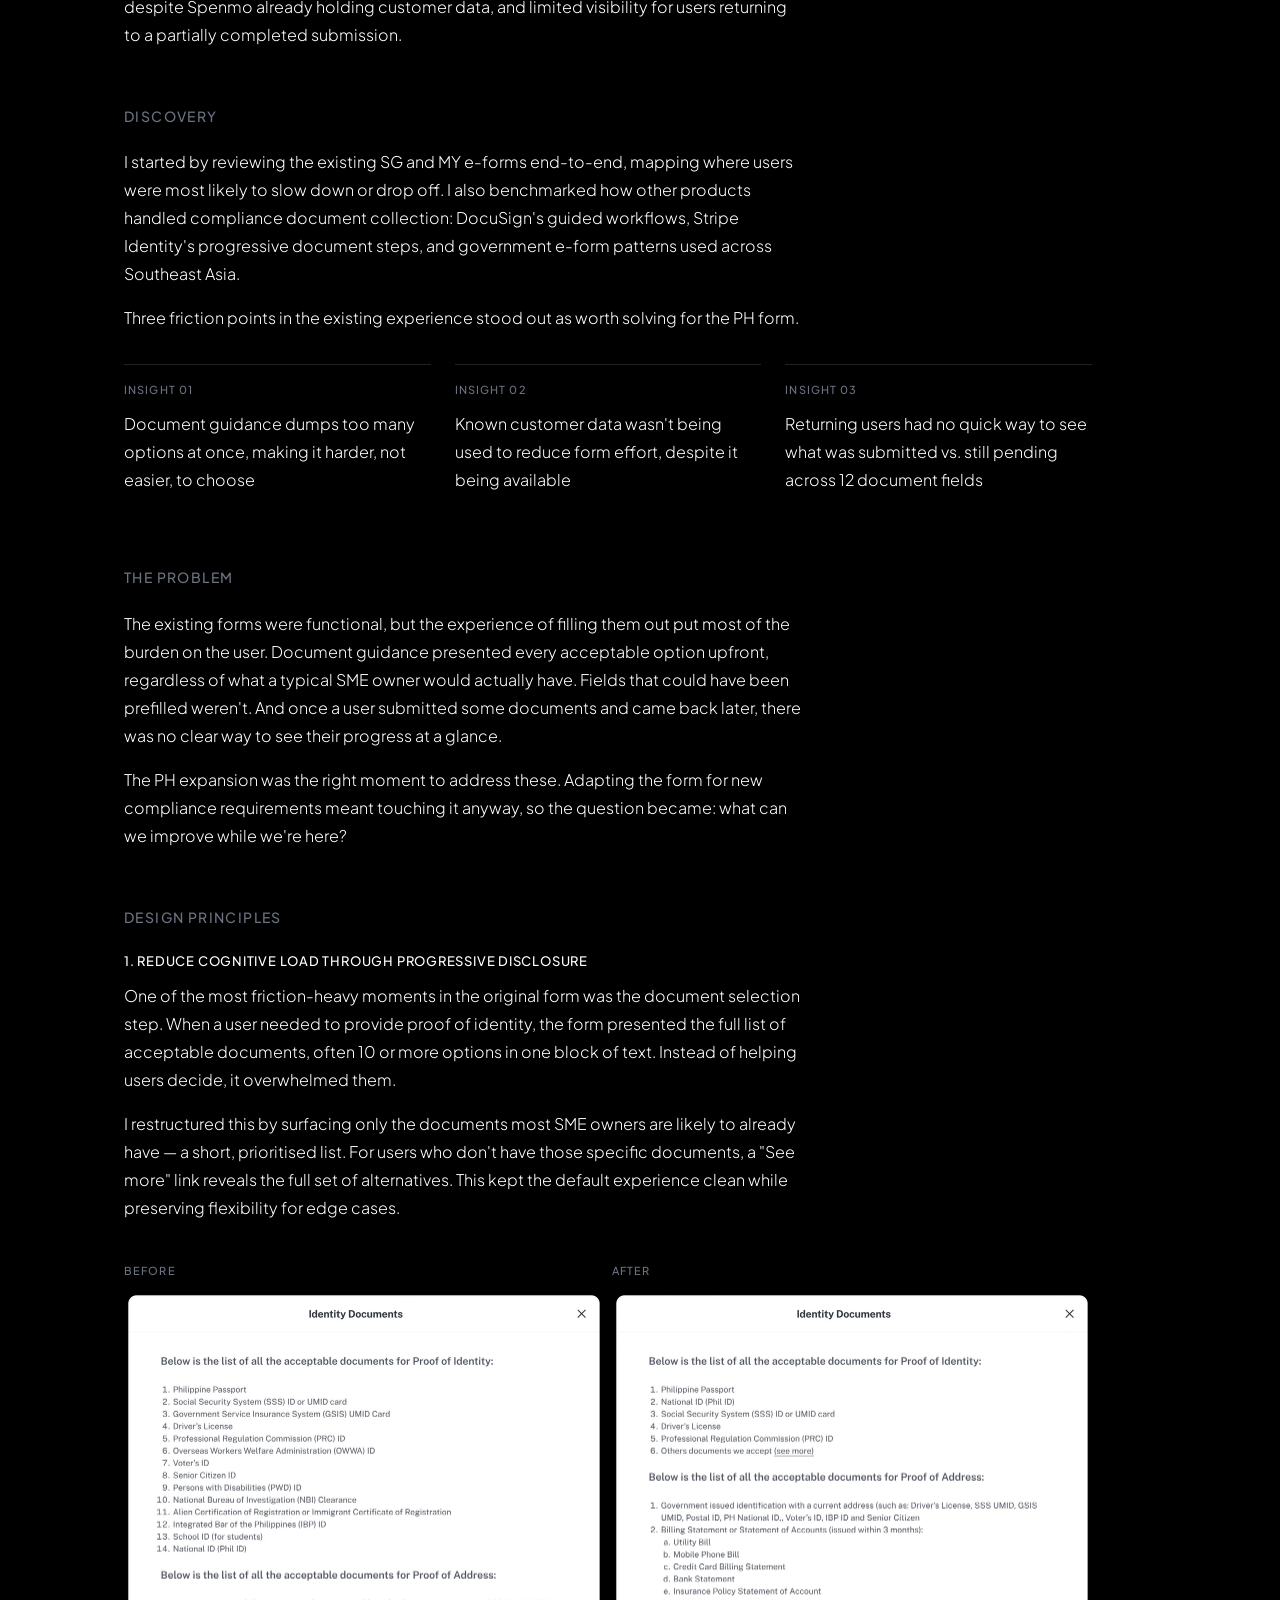
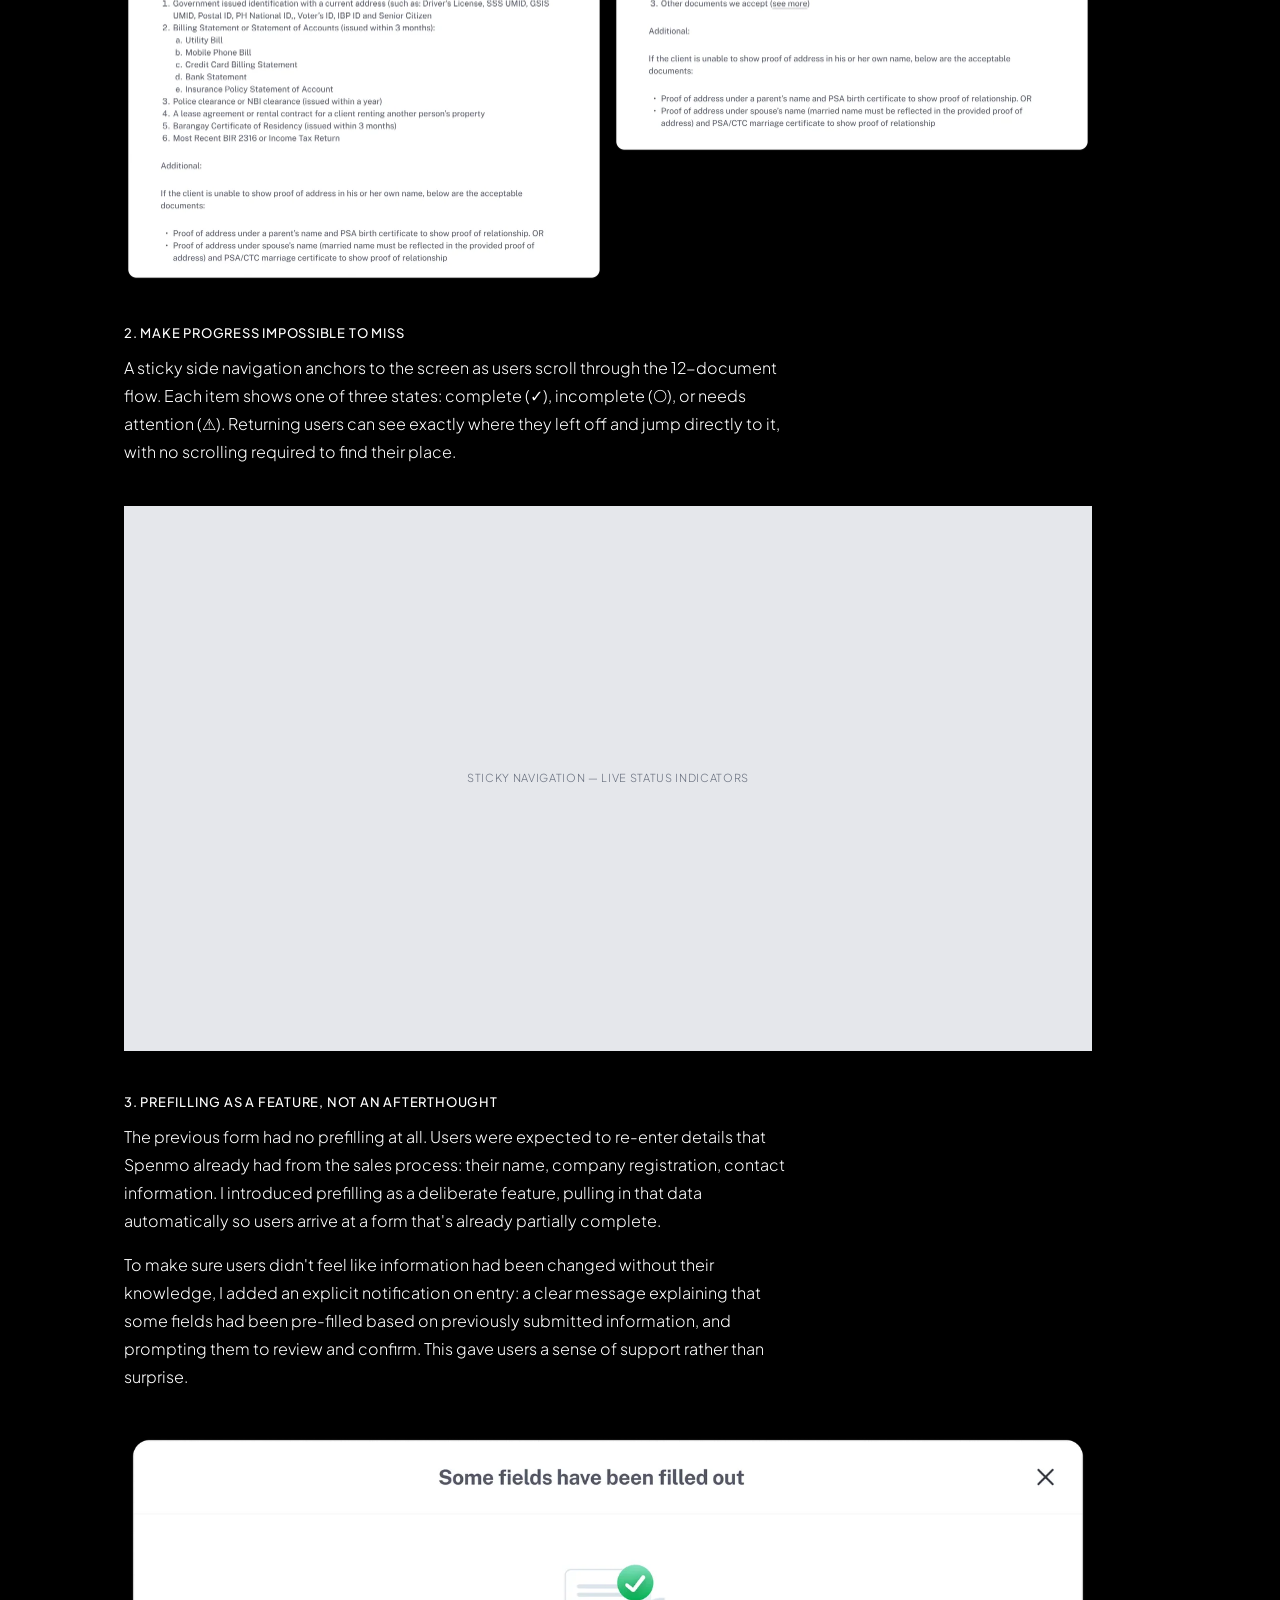
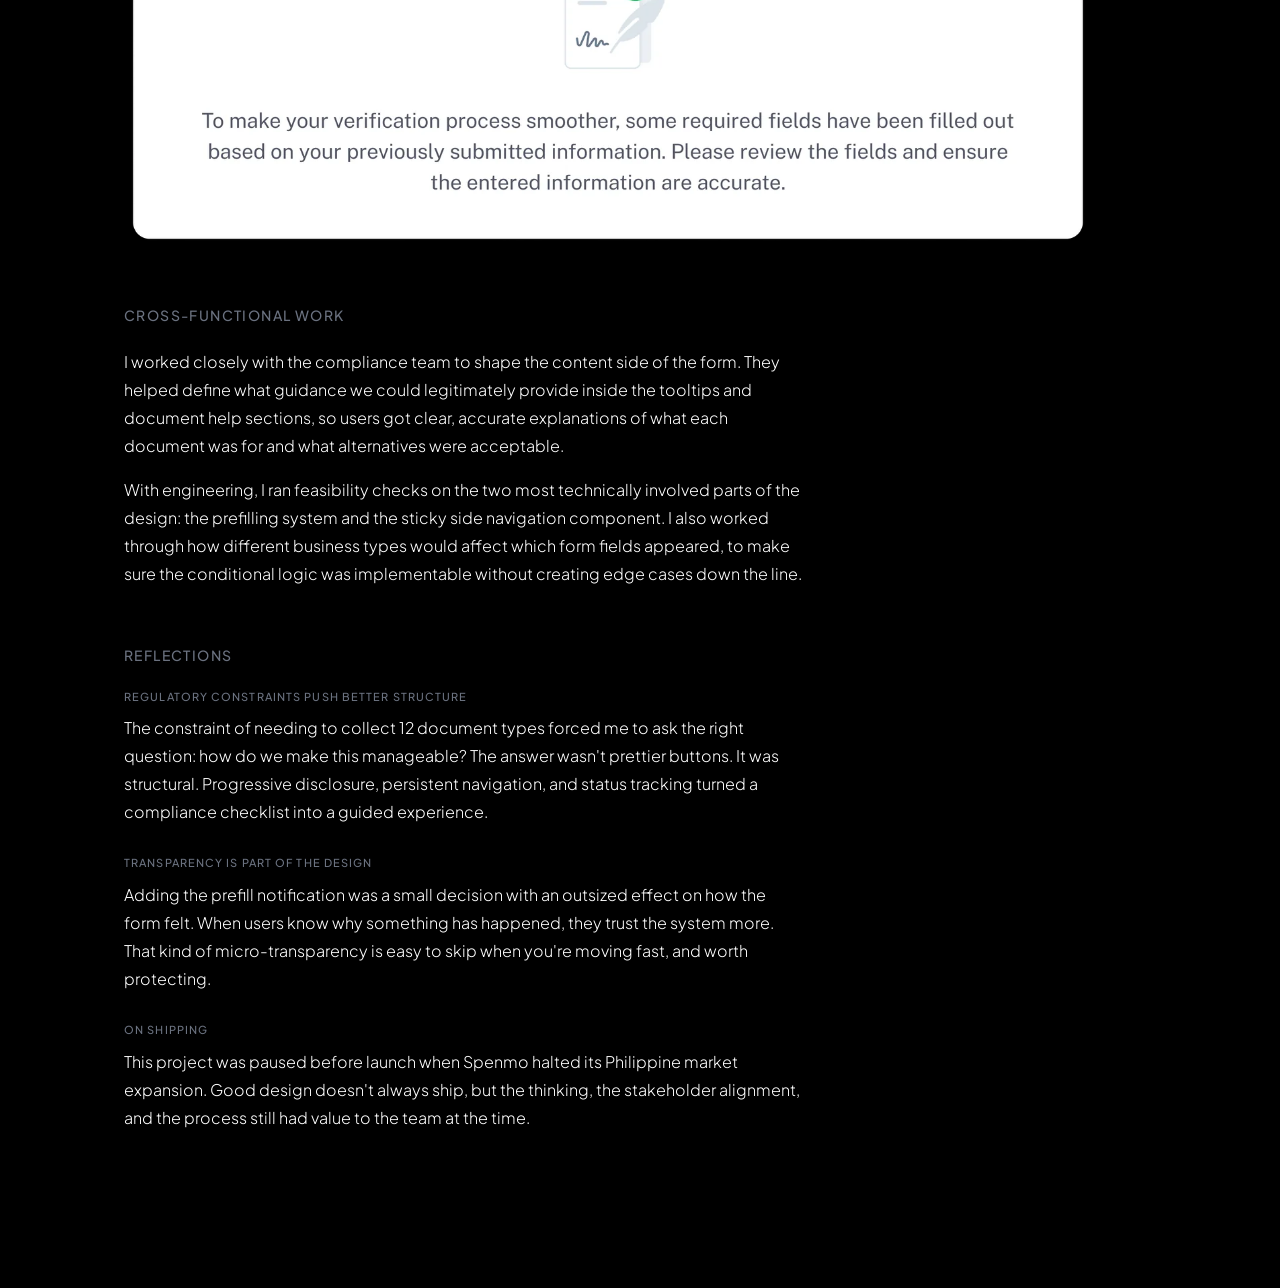
==== commit 78b95e38: "Optimise images and remove orange image wrappers - Convert all 25 portfolio images from PNG/JPG to W" ====
--- a/project-kyb.html
+++ b/project-kyb.html
@@ -44,8 +44,8 @@
     <a href="index.html" class="back-link">← Back</a>
 
     <!-- HERO IMAGE -->
-    <div class="img-wrap-orange" style="margin-bottom: 48px;">
-      <img src="portfolio images/Spenmo KYB project/Spenmo_KYB.png" alt="KYB Onboarding design" />
+    <div class="img-wrap" style="margin-bottom: 48px;">
+      <img src="portfolio images/Spenmo KYB project/Spenmo_KYB.webp" alt="KYB Onboarding design" />
     </div>
 
     <!-- PROJECT HEADER -->
@@ -168,14 +168,14 @@
       <div class="entry-images two-col" style="margin-bottom: 40px;">
         <div>
           <p class="scenario-sub-title" style="margin-bottom: 10px;">Before</p>
-          <div class="img-wrap-orange">
-            <img src="portfolio images/Spenmo KYB project/Spenmo_KYB_OldList.png" alt="Before: full document list dumped to users" />
+          <div class="img-wrap">
+            <img src="portfolio images/Spenmo KYB project/Spenmo_KYB_OldList.webp" alt="Before: full document list dumped to users" />
           </div>
         </div>
         <div>
           <p class="scenario-sub-title" style="margin-bottom: 10px;">After</p>
-          <div class="img-wrap-orange">
-            <img src="portfolio images/Spenmo KYB project/Spenmo_KYB_NewList.png" alt="After: shortened list with See More option" />
+          <div class="img-wrap">
+            <img src="portfolio images/Spenmo KYB project/Spenmo_KYB_NewList.webp" alt="After: shortened list with See More option" />
           </div>
         </div>
       </div>
@@ -189,7 +189,7 @@
         </p>
       </div>
 
-      <div class="img-wrap-orange" style="margin-bottom: 40px;">
+      <div class="img-wrap" style="margin-bottom: 40px;">
         <div class="img-placeholder full"><span>Sticky Navigation — Live Status Indicators</span></div>
       </div>
 
@@ -209,8 +209,8 @@
         </p>
       </div>
 
-      <div class="img-wrap-orange" style="margin-bottom: 40px;">
-        <img src="portfolio images/Spenmo KYB project/Spenmo_KYB_Prefill.png" alt="Prefill notification shown to users on form entry" />
+      <div class="img-wrap" style="margin-bottom: 40px;">
+        <img src="portfolio images/Spenmo KYB project/Spenmo_KYB_Prefill.webp" alt="Prefill notification shown to users on form entry" />
       </div>
 
     </section>
--- a/style.css
+++ b/style.css
@@ -492,6 +492,24 @@
   border: none;
 }
 
+.img-wrap {
+  background: #E5E7EB;
+  width: 100%;
+  overflow: hidden;
+}
+
+.img-wrap img {
+  width: 100%;
+  height: 100%;
+  object-fit: cover;
+  display: block;
+}
+
+.img-wrap .img-placeholder {
+  background: transparent;
+  border: none;
+}
+
 /* ===========================
    STAT BLOCK
 =========================== */
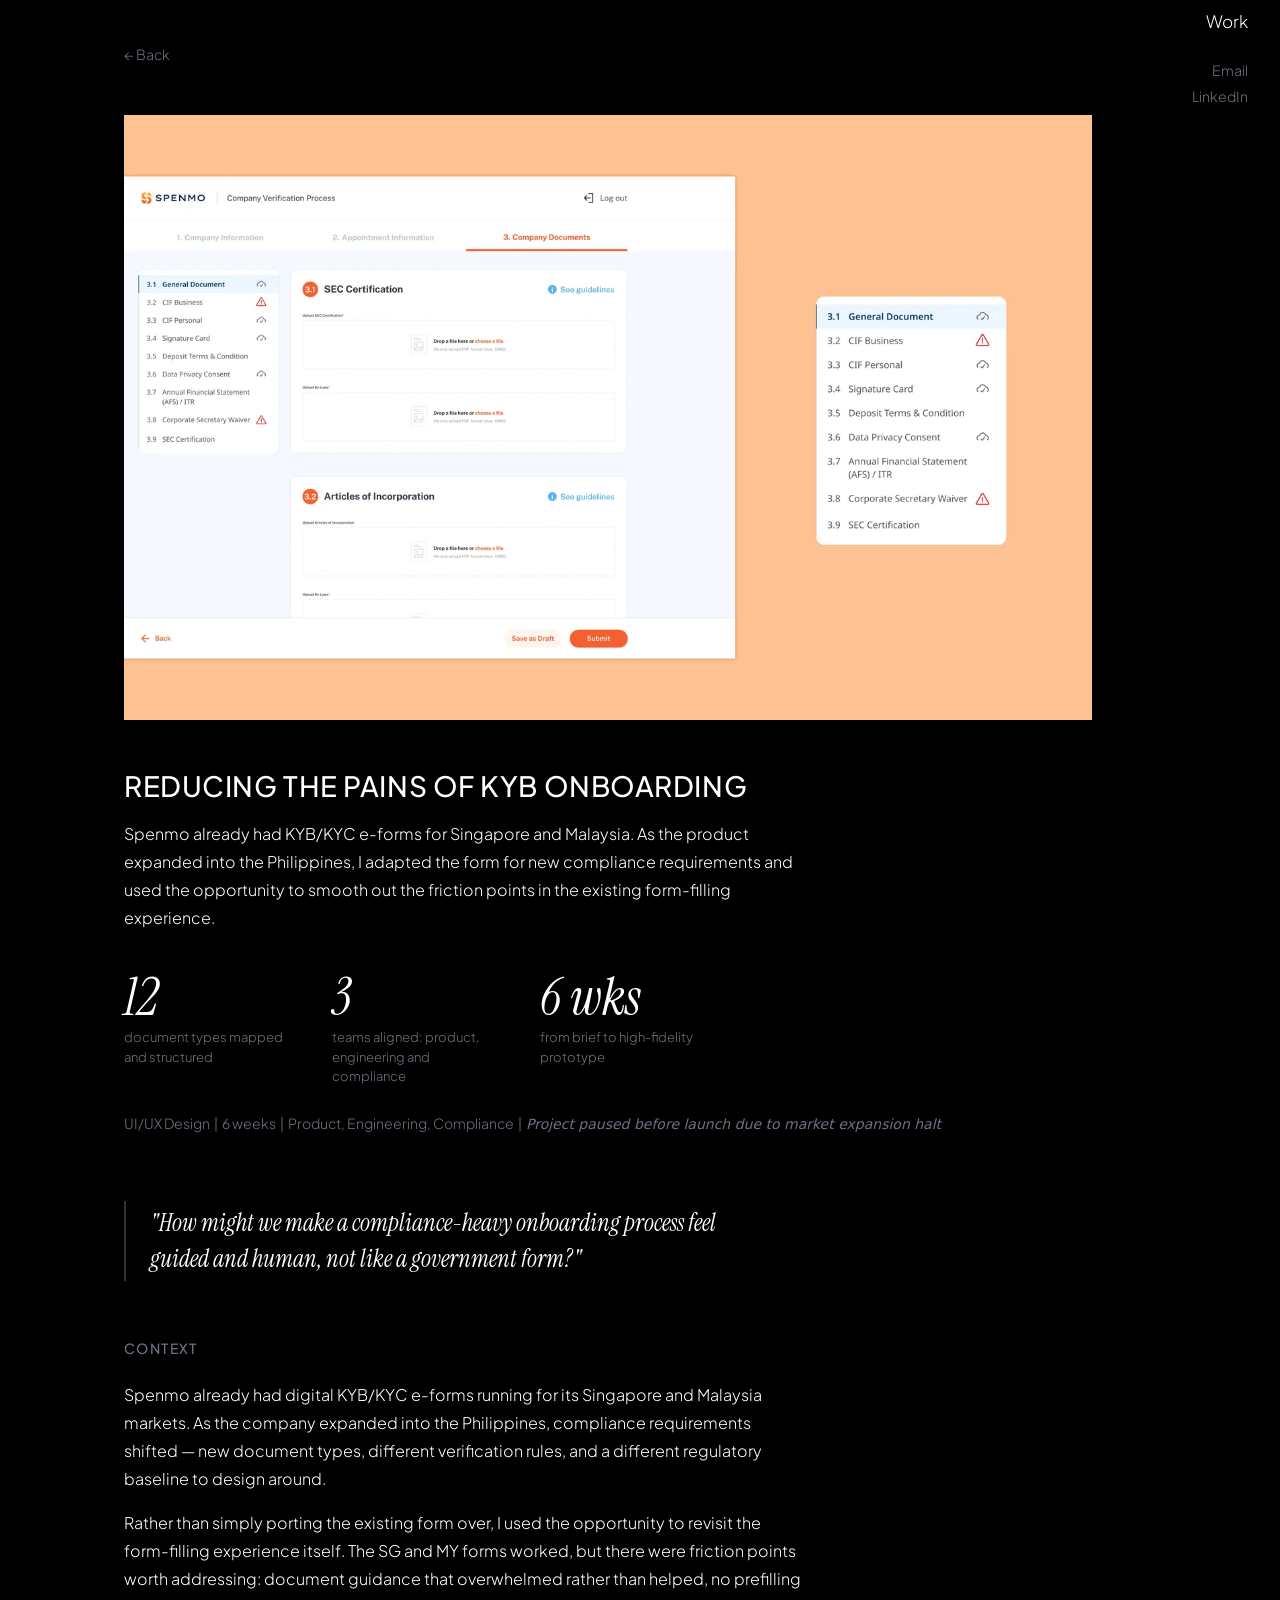
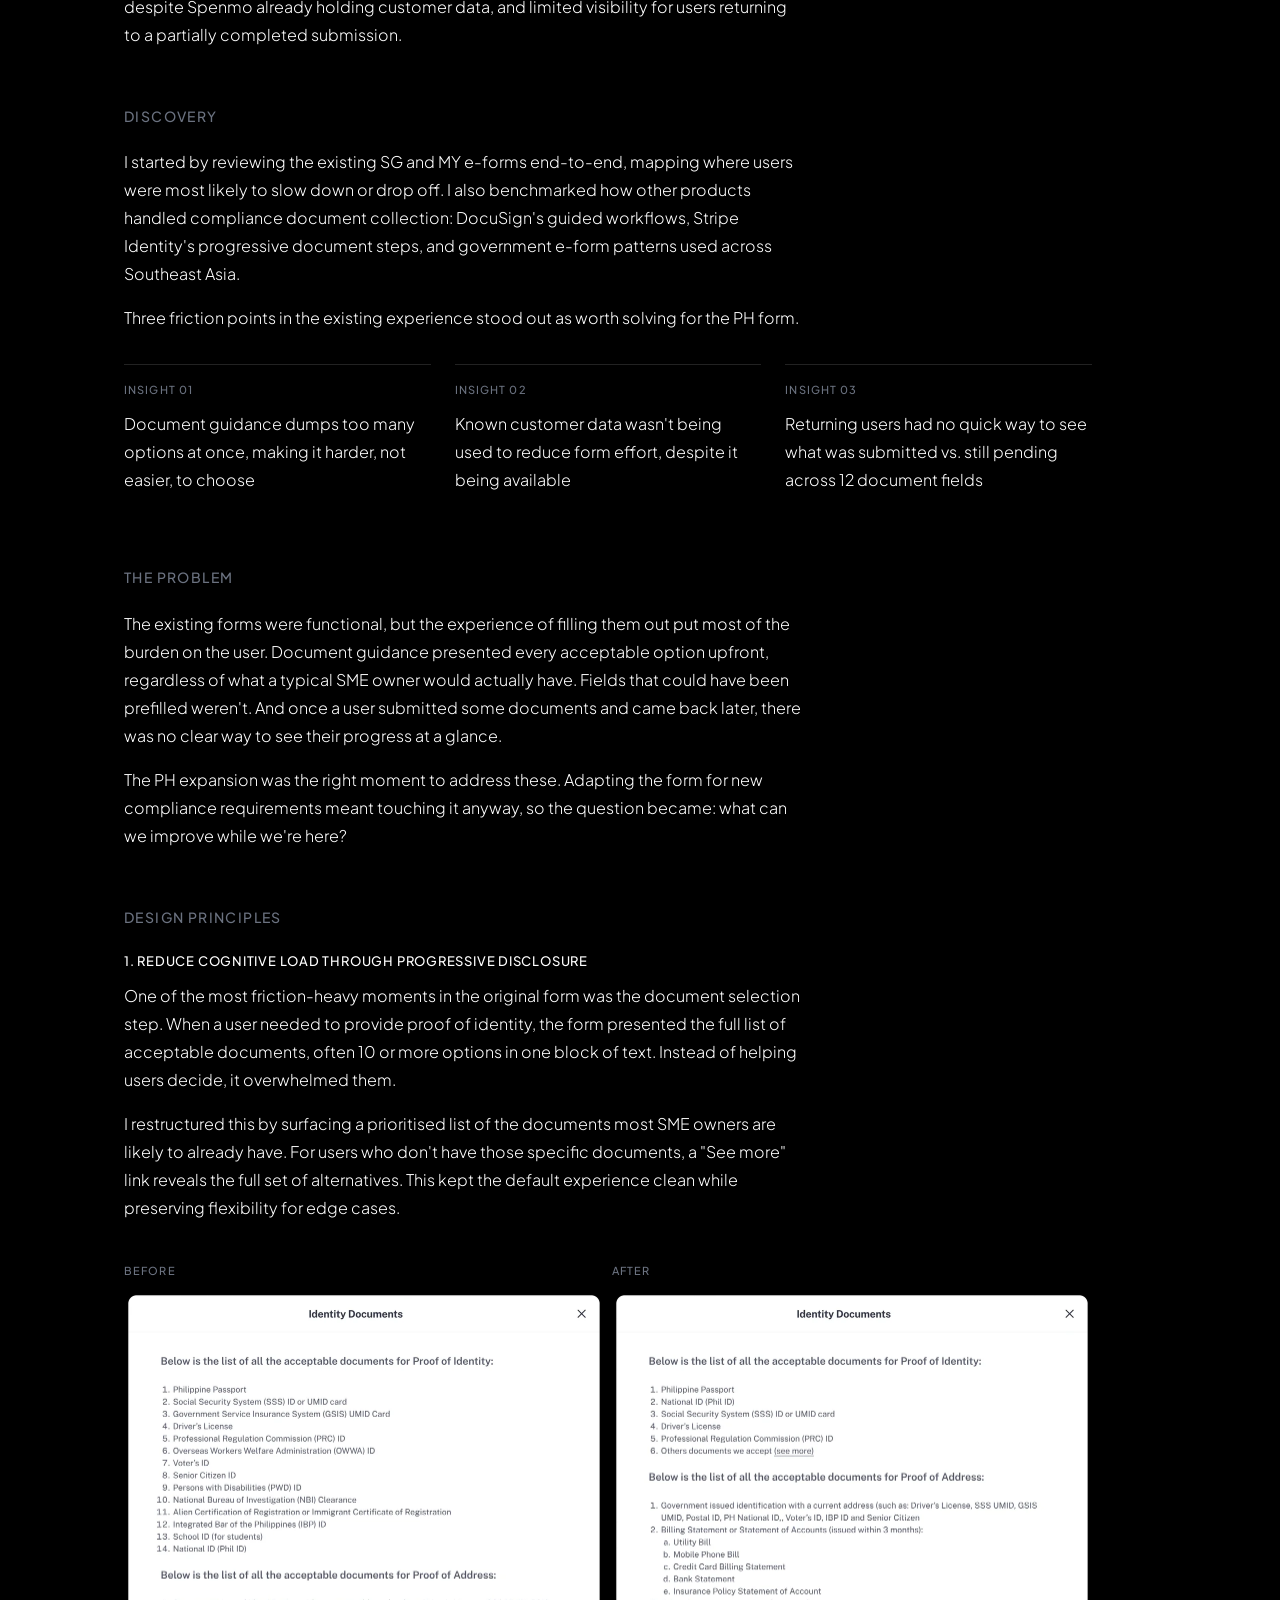
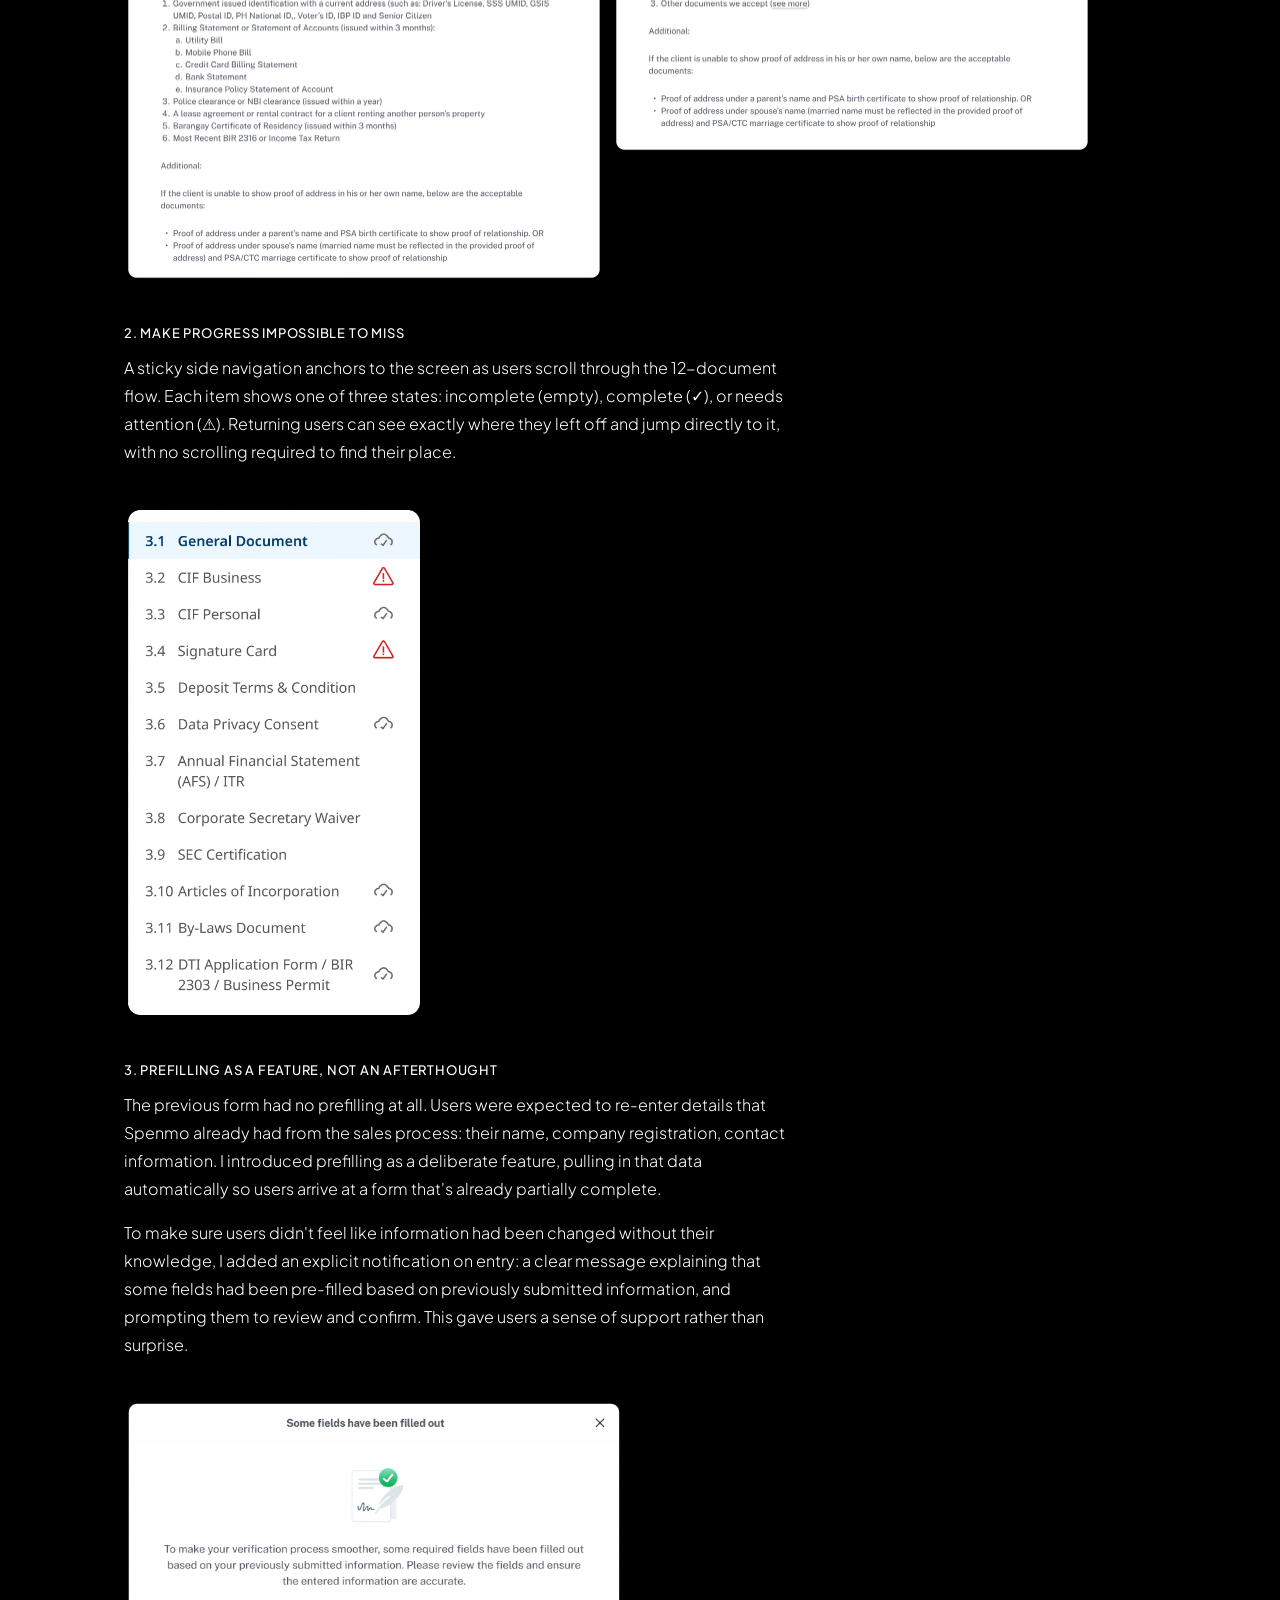
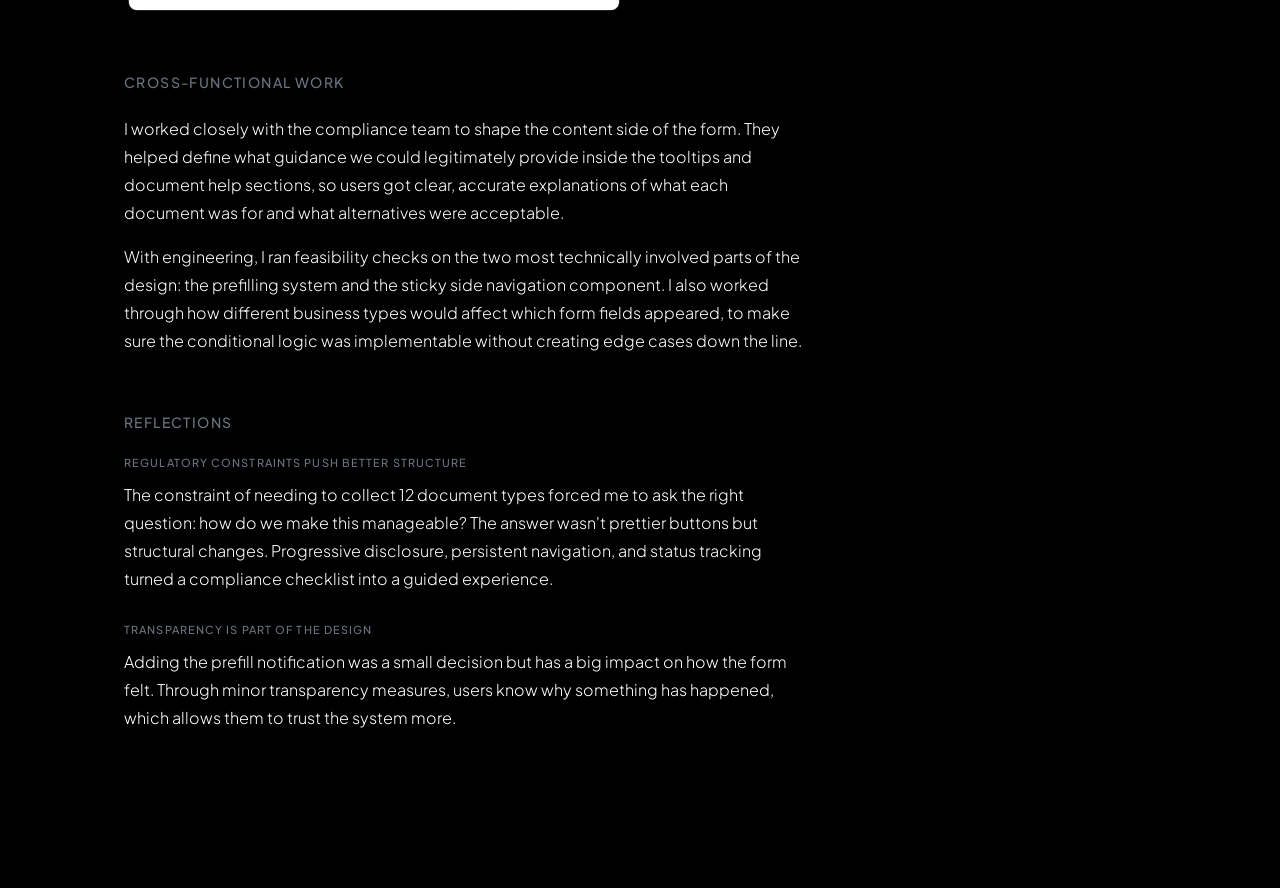
==== commit 100fb462: "Polish pass across all project pages - Consistent spacing: margin-top 32px on first images following" ====
--- a/project-kyb.html
+++ b/project-kyb.html
@@ -158,9 +158,10 @@
           more options in one block of text. Instead of helping users decide, it overwhelmed them.
         </p>
         <p class="entry-desc">
-          I restructured this by surfacing only the documents most SME owners are likely to already have — a short,
-          prioritised list. For users who don't have those specific documents, a "See more" link reveals the full set of
-          alternatives. This kept the default experience clean while preserving flexibility for edge cases.
+          I restructured this by surfacing a prioritised list of the documents most SME owners are likely to already
+          have. For users who don't have those specific documents,
+          a "See more" link reveals the full set of alternatives. This kept the default experience clean while
+          preserving flexibility for edge cases.
         </p>
       </div>
 
@@ -169,13 +170,15 @@
         <div>
           <p class="scenario-sub-title" style="margin-bottom: 10px;">Before</p>
           <div class="img-wrap">
-            <img src="portfolio images/Spenmo KYB project/Spenmo_KYB_OldList.webp" alt="Before: full document list dumped to users" />
+            <img src="portfolio images/Spenmo KYB project/Spenmo_KYB_OldList.webp"
+              alt="Before: full document list dumped to users" />
           </div>
         </div>
         <div>
           <p class="scenario-sub-title" style="margin-bottom: 10px;">After</p>
           <div class="img-wrap">
-            <img src="portfolio images/Spenmo KYB project/Spenmo_KYB_NewList.webp" alt="After: shortened list with See More option" />
+            <img src="portfolio images/Spenmo KYB project/Spenmo_KYB_NewList.webp"
+              alt="After: shortened list with See More option" />
           </div>
         </div>
       </div>
@@ -184,13 +187,14 @@
         <p class="feature-title">2. Make progress impossible to miss</p>
         <p class="entry-desc">
           A sticky side navigation anchors to the screen as users scroll through the 12-document flow. Each item shows
-          one of three states: complete (✓), incomplete (○), or needs attention (⚠). Returning users can see exactly
+          one of three states: incomplete (empty), complete (✓), or needs attention (⚠). Returning users can see exactly
           where they left off and jump directly to it, with no scrolling required to find their place.
         </p>
       </div>
 
-      <div class="img-wrap" style="margin-bottom: 40px;">
-        <div class="img-placeholder full"><span>Sticky Navigation — Live Status Indicators</span></div>
+      <div class="img-wrap" style="margin-bottom: 40px; max-width: 300px;">
+        <img src="portfolio images/Spenmo KYB project/StickySideNav.webp"
+          alt="Sticky side navigation with live status indicators" />
       </div>
 
       <div class="project-feature">
@@ -209,8 +213,9 @@
         </p>
       </div>
 
-      <div class="img-wrap" style="margin-bottom: 40px;">
-        <img src="portfolio images/Spenmo KYB project/Spenmo_KYB_Prefill.webp" alt="Prefill notification shown to users on form entry" />
+      <div class="img-wrap" style="margin-bottom: 40px; max-width: 500px;">
+        <img src="portfolio images/Spenmo KYB project/Spenmo_KYB_Prefill.webp"
+          alt="Prefill notification shown to users on form entry" />
       </div>
 
     </section>
@@ -239,7 +244,7 @@
         <p class="scenario-sub-title">Regulatory constraints push better structure</p>
         <p class="entry-desc">
           The constraint of needing to collect 12 document types forced me to ask the right question: how do we make
-          this manageable? The answer wasn't prettier buttons. It was structural. Progressive disclosure, persistent
+          this manageable? The answer wasn't prettier buttons but structural changes. Progressive disclosure, persistent
           navigation, and status tracking turned a compliance checklist into a guided experience.
         </p>
       </div>
@@ -247,20 +252,13 @@
       <div class="scenario-sub">
         <p class="scenario-sub-title">Transparency is part of the design</p>
         <p class="entry-desc">
-          Adding the prefill notification was a small decision with an outsized effect on how the form felt. When users
-          know why something has happened, they trust the system more. That kind of micro-transparency is easy to skip
-          when you're moving fast, and worth protecting.
-        </p>
-      </div>
-
-      <div class="scenario-sub">
-        <p class="scenario-sub-title">On shipping</p>
-        <p class="entry-desc">
-          This project was paused before launch when Spenmo halted its Philippine market expansion. Good design doesn't
-          always ship, but the thinking, the stakeholder alignment, and the process still had value to the team at the
-          time.
-        </p>
-      </div>
+          Adding the prefill notification was a small decision but has a big impact on how the form felt. Through minor
+          transparency measures, users
+          know why something has happened, which allows them to trust the system more.
+        </p>
+      </div>
+
+
 
     </section>
 
@@ -269,4 +267,4 @@
   <script src="script.js"></script>
 </body>
 
-</html>
+</html>
